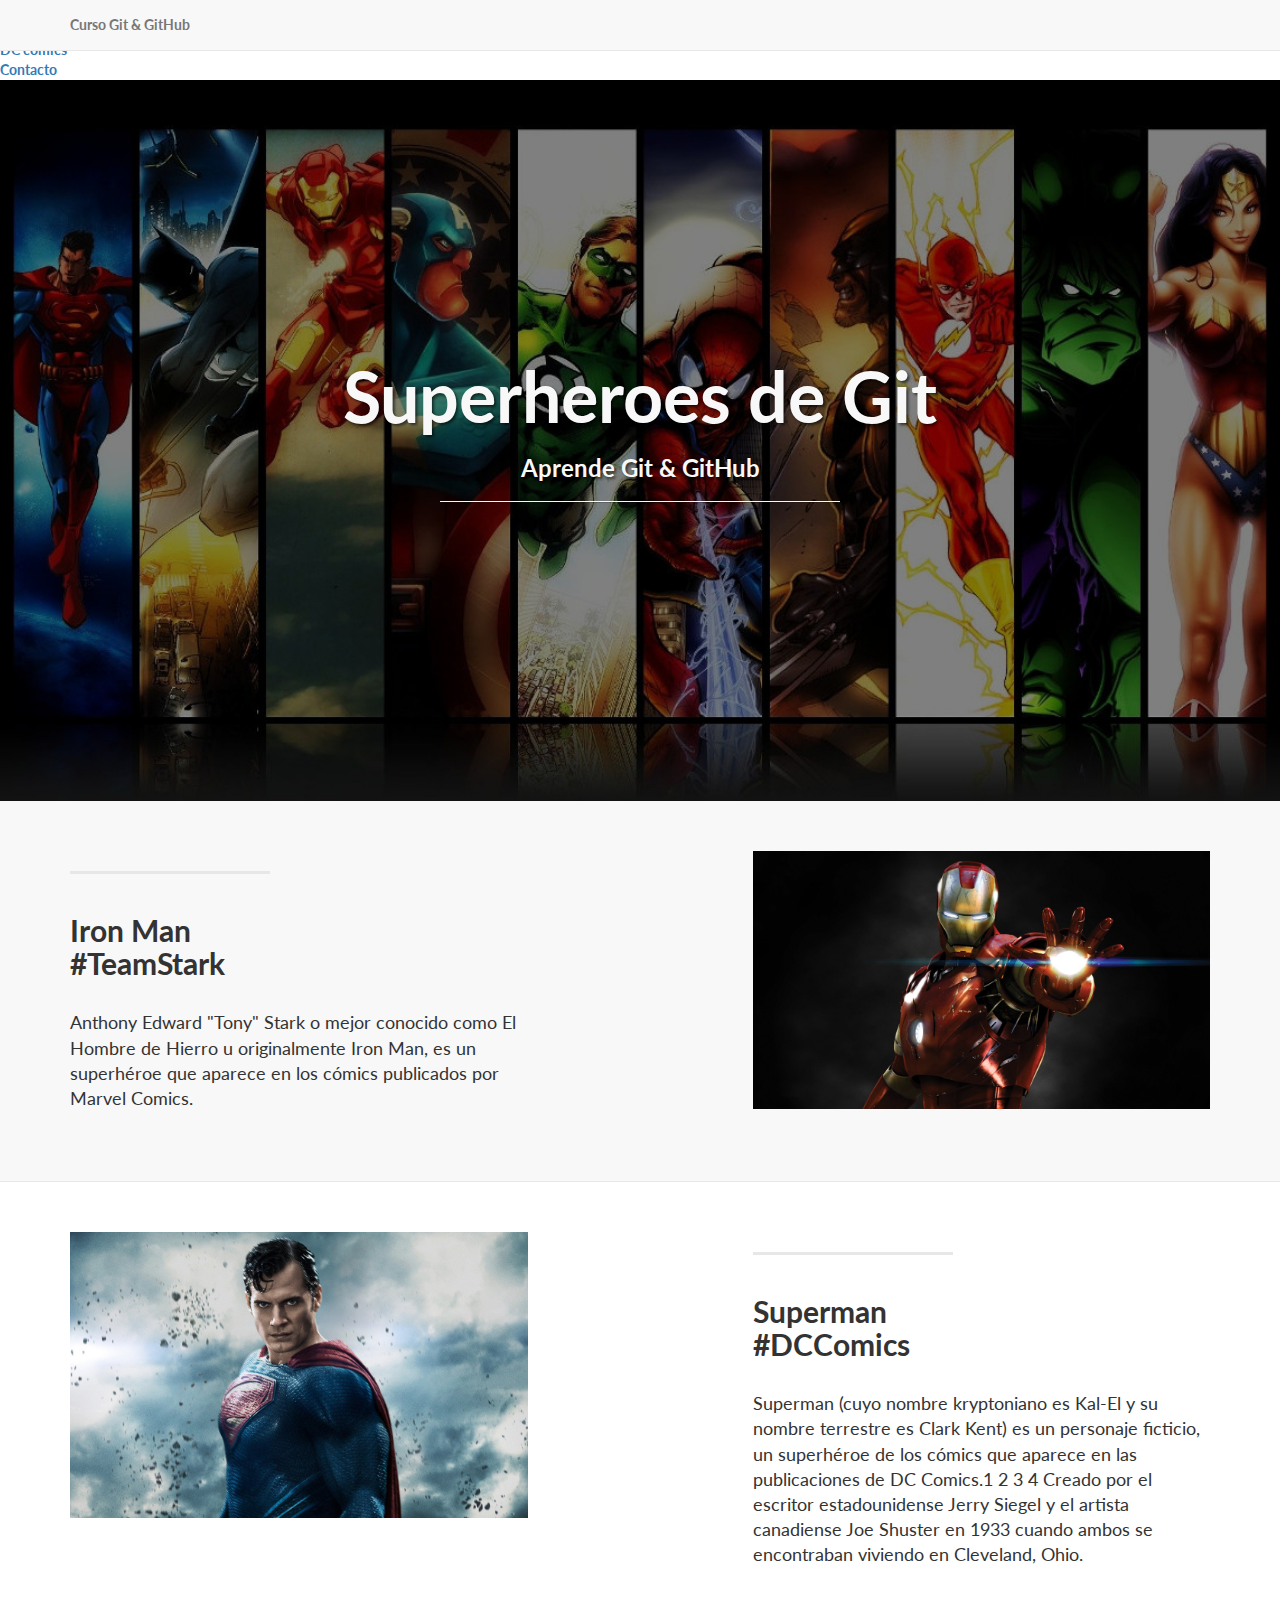
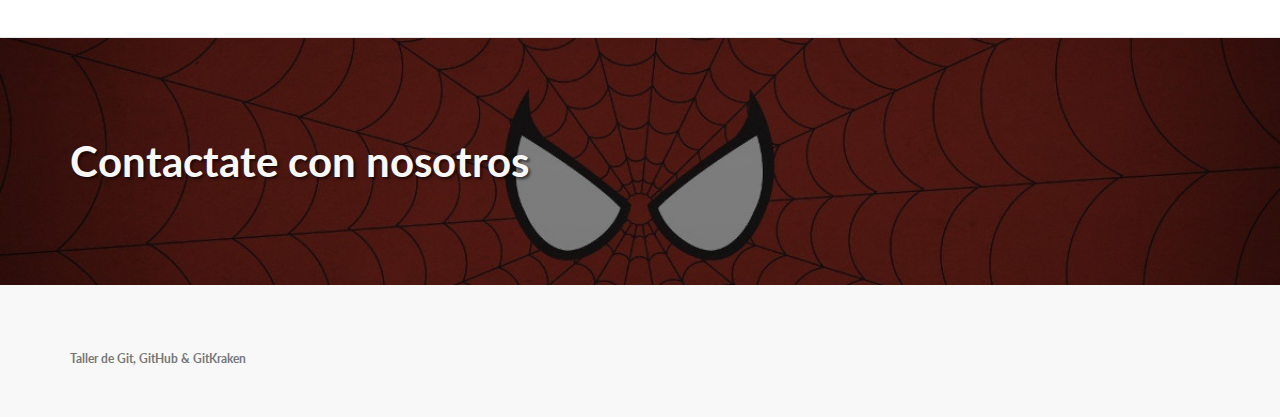
==== index.html @ 848c0375 "cambios" ====
<!DOCTYPE html>
<html lang="es">
<head>
    <meta charset="utf-8">
    <meta http-equiv="X-UA-Compatible" content="IE=edge">
    <meta name="viewport" content="width=device-width, initial-scale=1">
    <meta name="description" content="">
    <meta name="author" content="">
    

    <title>Superheroes de Git, GitHub y GitKraken</title>
    <!-- Bootstrap Core CSS -->
    <link href="css/bootstrap.min.css" rel="stylesheet">
    <!-- Custom CSS -->
    <link href="css/landing-page.css" rel="stylesheet">
    <!-- Custom Fonts -->
    <link href="font-awesome/css/font-awesome.min.css" rel="stylesheet" type="text/css">
    <link href="https://fonts.googleapis.com/css?family=Lato:300,400,700,300italic,400italic,700italic" rel="stylesheet" type="text/css">
    <li>
        <a href="#inicio">Inicio</a>
    </li>

    <li>
        <a href="#marvel">Marvel</a>
    </li>

    <li>
        <a href="#dccomics">DC comics</a>
    </li>

    <li>
        <a href="#contacto">Contacto</a>
    </li>
</head>
<body>
    <!-- Navigation -->
    <nav class="navbar navbar-default navbar-fixed-top topnav" role="navigation">
        <div class="container topnav">
            <!-- Brand and toggle get grouped for better mobile display -->
            <div class="navbar-header">
                <button type="button" class="navbar-toggle" data-toggle="collapse" data-target="#bs-example-navbar-collapse-1">
                    <span class="sr-only">Toggle navigation</span>
                    <span class="icon-bar"></span>
                    <span class="icon-bar"></span>
                    <span class="icon-bar"></span>
                </button>
                <a class="navbar-brand topnav" href="#">Curso Git & GitHub</a>
            </div>
            <!-- Collect the nav links, forms, and other content for toggling -->
            <div class="collapse navbar-collapse" id="bs-example-navbar-collapse-1">
                <ul class="nav navbar-nav navbar-right">
                <!-- Ejercicio 1 -->
                



                <!-- Ejercicio 1 -->
                </ul>
            </div>
            <!-- /.navbar-collapse -->
        </div>
        <!-- /.container -->
    </nav>

    <!-- Header -->
    <a name="inicio"></a>
    <div class="intro-header">
        <div class="container">
            <div class="row">
                <div class="col-lg-12">
                    <div class="intro-message">
                        <h1>Superheroes de Git</h1>
                        <h3>Aprende Git & GitHub</h3>
                        <hr class="intro-divider">
                        <ul class="list-inline intro-social-buttons">
                          
                            <!-- Ejercicio 2 -->
                           
                            

                             <!-- Ejercicio 2 -->

                        </ul>
                    </div>
                </div>
            </div>

        </div>
        <!-- /.container -->

    </div>
    <!-- /.intro-header -->

    <!-- Page Content -->

	<a  name="marvel"></a>
    <div class="content-section-a">

        <div class="container">
            <div class="row">
                <div class="col-lg-5 col-sm-6">
                    <hr class="section-heading-spacer">
                    <div class="clearfix"></div>
                    <h2 class="section-heading">Iron Man<br>#TeamStark</h2>
                    <p class="lead">Anthony Edward "Tony" Stark o mejor conocido como El Hombre de Hierro u originalmente Iron Man, es un superhéroe que aparece en los cómics publicados por Marvel Comics. </p>
                </div>
                <div class="col-lg-5 col-lg-offset-2 col-sm-6">
                    <img class="img-responsive" src="img/s_ironman.jpg" alt="">
                </div>
            </div>
            
            <!-- Ejercicio 3 -->
            

            <!-- Ejercicio 3 -->
        </div>
        <!-- /.container -->

    </div>
    <!-- /.content-section-a -->

    <a name="dccomics"></a>
    <div class="content-section-b">
        <div class="container">
            <div class="row">
                <div class="col-lg-5 col-lg-offset-1 col-sm-push-6  col-sm-6">
                    <hr class="section-heading-spacer">
                    <div class="clearfix"></div>
                    <h2 class="section-heading">Superman<br>#DCComics</h2>
                    <p class="lead">Superman (cuyo nombre kryptoniano es Kal-El y su nombre terrestre es Clark Kent) es un personaje ficticio, un superhéroe de los cómics que aparece en las publicaciones de DC Comics.1 2 3 4 Creado por el escritor estadounidense Jerry Siegel y el artista canadiense Joe Shuster en 1933 cuando ambos se encontraban viviendo en Cleveland, Ohio.</p>
                </div>
                <div class="col-lg-5 col-sm-pull-6  col-sm-6">
                    <img class="img-responsive" src="img/s_superman.jpg" alt="">
                </div>
            </div>

            <!-- Ejercicio 4 -->
            
            
            
            
            <!-- Ejercicio 4 -->
            
        </div>
        <!-- /.container -->

    </div>
    <!-- /.content-section-b -->


	<a  name="contacto"></a>
    <div class="banner">
        <div class="container">
            <div class="row">
                <div class="col-lg-6">
                    <h2>Contactate con nosotros</h>
                </div>
                <div class="col-lg-6">
                    <ul class="list-inline banner-social-buttons">
                        
                        <!-- Ejercicio 5 -->
                        


                        <!-- Ejercicio 5 -->

                    </ul>
                </div>
            </div>

        </div>
    </div>
    <!-- Footer -->
    <footer>
        <div class="container">
            <div class="row">
                <div class="col-lg-12">
                    <ul class="list-inline">
                         <!-- Ejercicio 6 -->


                         <!-- Ejercicio 6-->
                    </ul>
                    <p class="copyright text-muted small">Taller de Git, GitHub & GitKraken</p>
                </div>
            </div>
        </div>
    </footer>

    <!-- jQuery -->
    <script src="js/jquery.js"></script>
    <!-- Bootstrap Core JavaScript -->
    <script src="js/bootstrap.min.js"></script>
</body>
</html>
---- css/landing-page.css ----
body,
html {
    width: 100%;
    height: 100%;
}

body,
h1,
h2,
h3,
h4,
h5,
h6 {
    font-family: "Lato","Helvetica Neue",Helvetica,Arial,sans-serif;
    font-weight: 700;
}

.topnav {
    font-size: 14px; 
}

.lead {
    font-size: 18px;
    font-weight: 400;
}

.intro-header {
    padding-top: 50px; /* If you're making other pages, make sure there is 50px of padding to make sure the navbar doesn't overlap content! */
    padding-bottom: 50px;
    text-align: center;
    color: #f8f8f8;
    background: url(../img/intro-bg.jpg) no-repeat center center;
    background-size: cover;
}

.intro-message {
    position: relative;
    padding-top: 20%;
    padding-bottom: 20%;
}

.intro-message > h1 {
    margin: 0;
    text-shadow: 2px 2px 3px rgba(0,0,0,0.6);
    font-size: 5em;
}

.intro-divider {
    width: 400px;
    border-top: 1px solid #f8f8f8;
    border-bottom: 1px solid rgba(0,0,0,0.2);
}

.intro-message > h3 {
    text-shadow: 2px 2px 3px rgba(0,0,0,0.6);
}

@media(max-width:767px) {
    .intro-message {
        padding-bottom: 15%;
    }

    .intro-message > h1 {
        font-size: 3em;
    }

    ul.intro-social-buttons > li {
        display: block;
        margin-bottom: 20px;
        padding: 0;
    }

    ul.intro-social-buttons > li:last-child {
        margin-bottom: 0;
    }

    .intro-divider {
        width: 100%;
    }
}

.network-name {
    text-transform: uppercase;
    font-size: 14px;
    font-weight: 400;
    letter-spacing: 2px;
}

.content-section-a {
    padding: 50px 0;
    background-color: #f8f8f8;
}

.content-section-b {
    padding: 50px 0;
    border-top: 1px solid #e7e7e7;
    border-bottom: 1px solid #e7e7e7;
}

.section-heading {
    margin-bottom: 30px;
}

.section-heading-spacer {
    float: left;
    width: 200px;
    border-top: 3px solid #e7e7e7;
}

.banner {
    padding: 100px 0;
    color: #f8f8f8;
    background: url(../img/banner-bg.jpg) no-repeat center center;
    background-size: cover;
}

.banner h2 {
    margin: 0;
    text-shadow: 2px 2px 3px rgba(0,0,0,0.6);
    font-size: 3em;
}

.banner ul {
    margin-bottom: 0;
}

.banner-social-buttons {
    float: right;
    margin-top: 0;
}

@media(max-width:1199px) {
    ul.banner-social-buttons {
        float: left;
        margin-top: 15px;
    }
}

@media(max-width:767px) {
    .banner h2 {
        margin: 0;
        text-shadow: 2px 2px 3px rgba(0,0,0,0.6);
        font-size: 3em;
    }

    ul.banner-social-buttons > li {
        display: block;
        margin-bottom: 20px;
        padding: 0;
    }

    ul.banner-social-buttons > li:last-child {
        margin-bottom: 0;
    }
}

footer {
    padding: 50px 0;
    background-color: #f8f8f8;
}

p.copyright {
    margin: 15px 0 0;
}
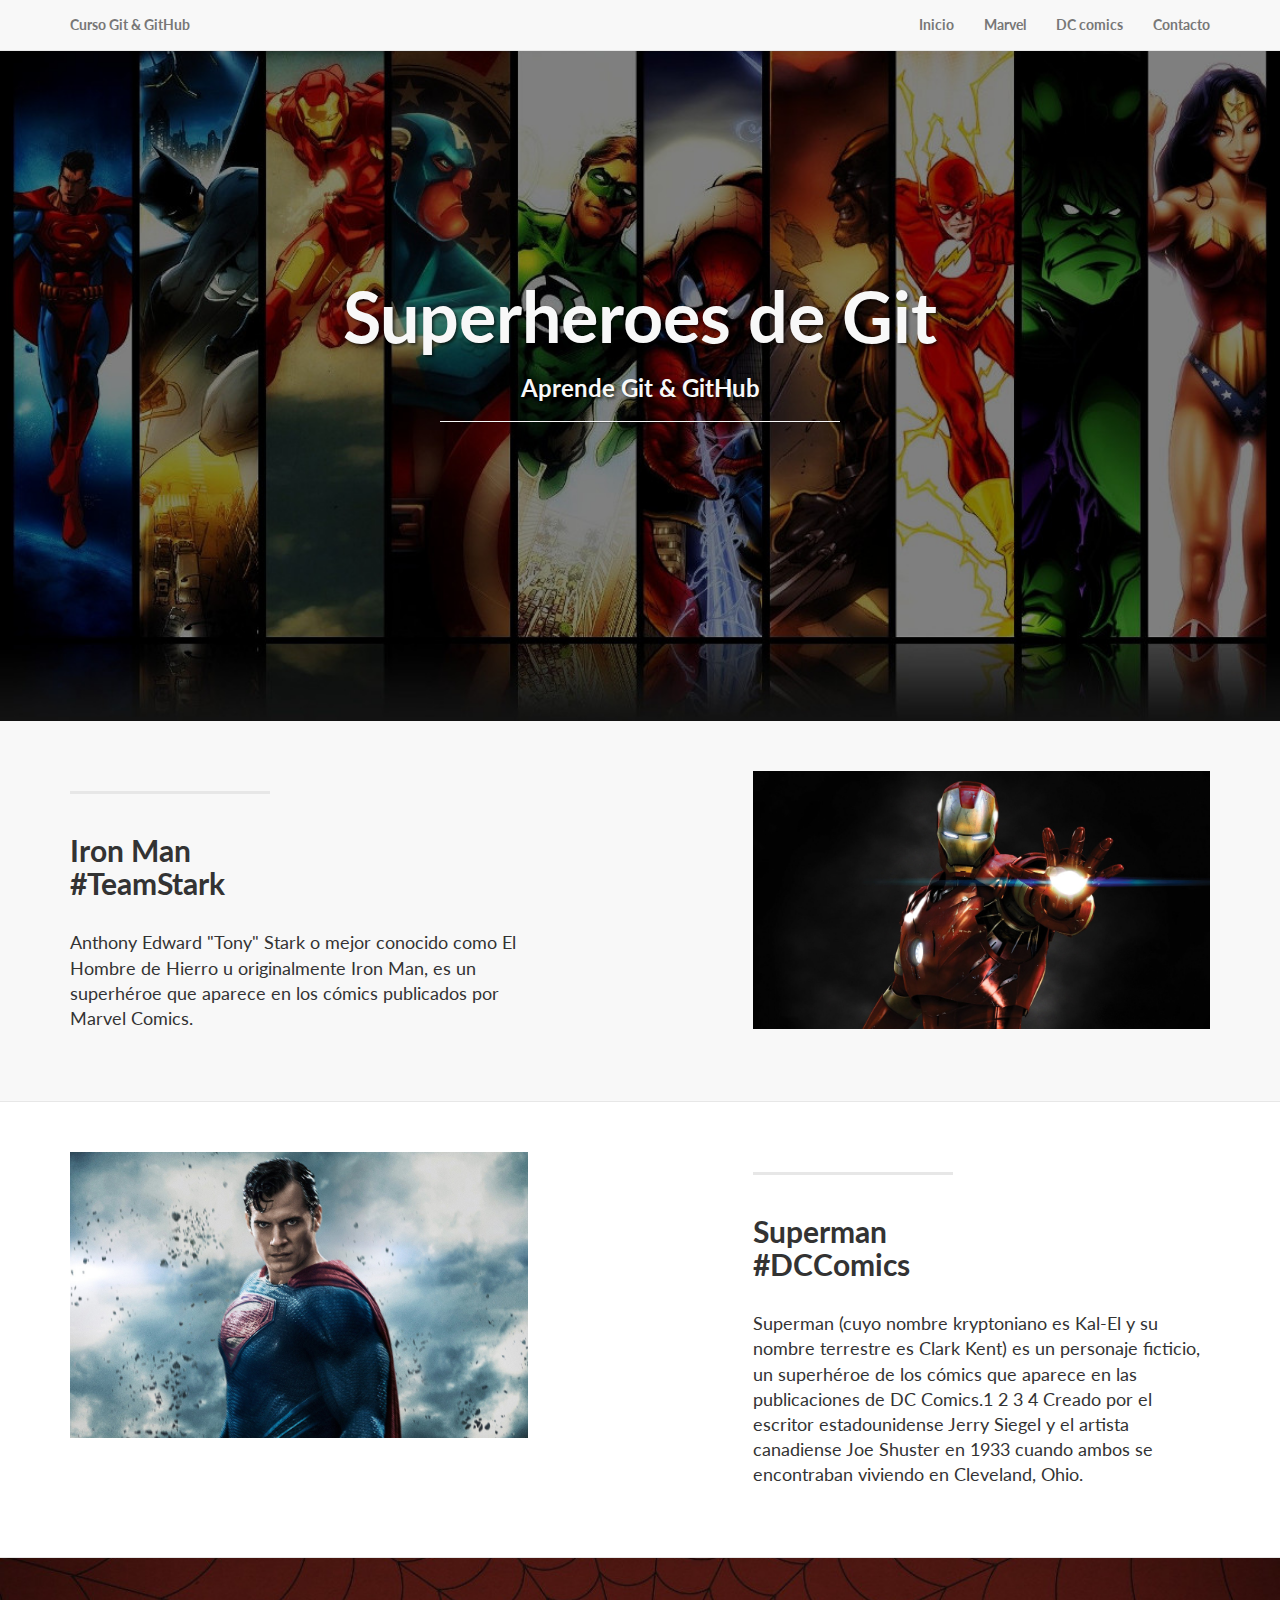
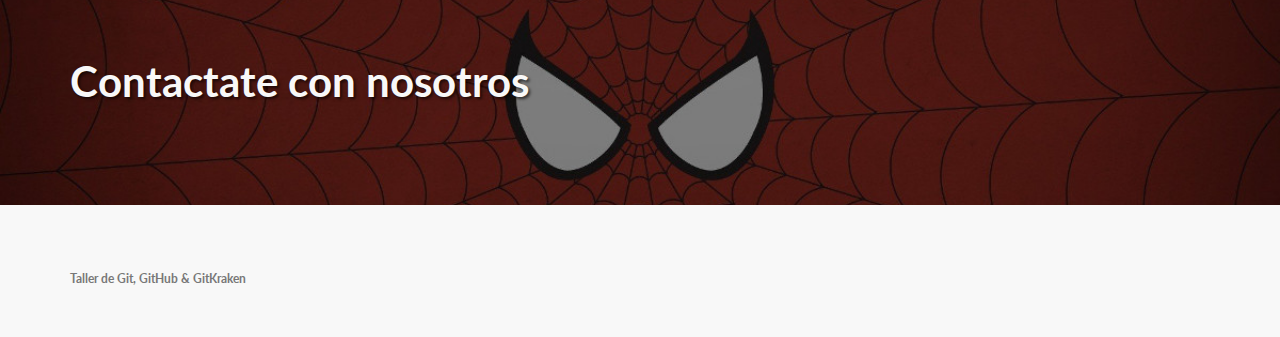
==== commit 2fd82d73: "ejercicio 1" ====
--- a/index.html
+++ b/index.html
@@ -16,21 +16,7 @@
     <!-- Custom Fonts -->
     <link href="font-awesome/css/font-awesome.min.css" rel="stylesheet" type="text/css">
     <link href="https://fonts.googleapis.com/css?family=Lato:300,400,700,300italic,400italic,700italic" rel="stylesheet" type="text/css">
-    <li>
-        <a href="#inicio">Inicio</a>
-    </li>
 
-    <li>
-        <a href="#marvel">Marvel</a>
-    </li>
-
-    <li>
-        <a href="#dccomics">DC comics</a>
-    </li>
-
-    <li>
-        <a href="#contacto">Contacto</a>
-    </li>
 </head>
 <body>
     <!-- Navigation -->
@@ -55,6 +41,21 @@
 
 
                 <!-- Ejercicio 1 -->
+                <li>
+                    <a href="#inicio">Inicio</a>
+                </li>
+
+                <li>
+                    <a href="#marvel">Marvel</a>
+                </li>
+
+                <li>
+                    <a href="#dccomics">DC comics</a>
+                </li>
+
+                <li>
+                    <a href="#contacto">Contacto</a>
+                </li>
                 </ul>
             </div>
             <!-- /.navbar-collapse -->
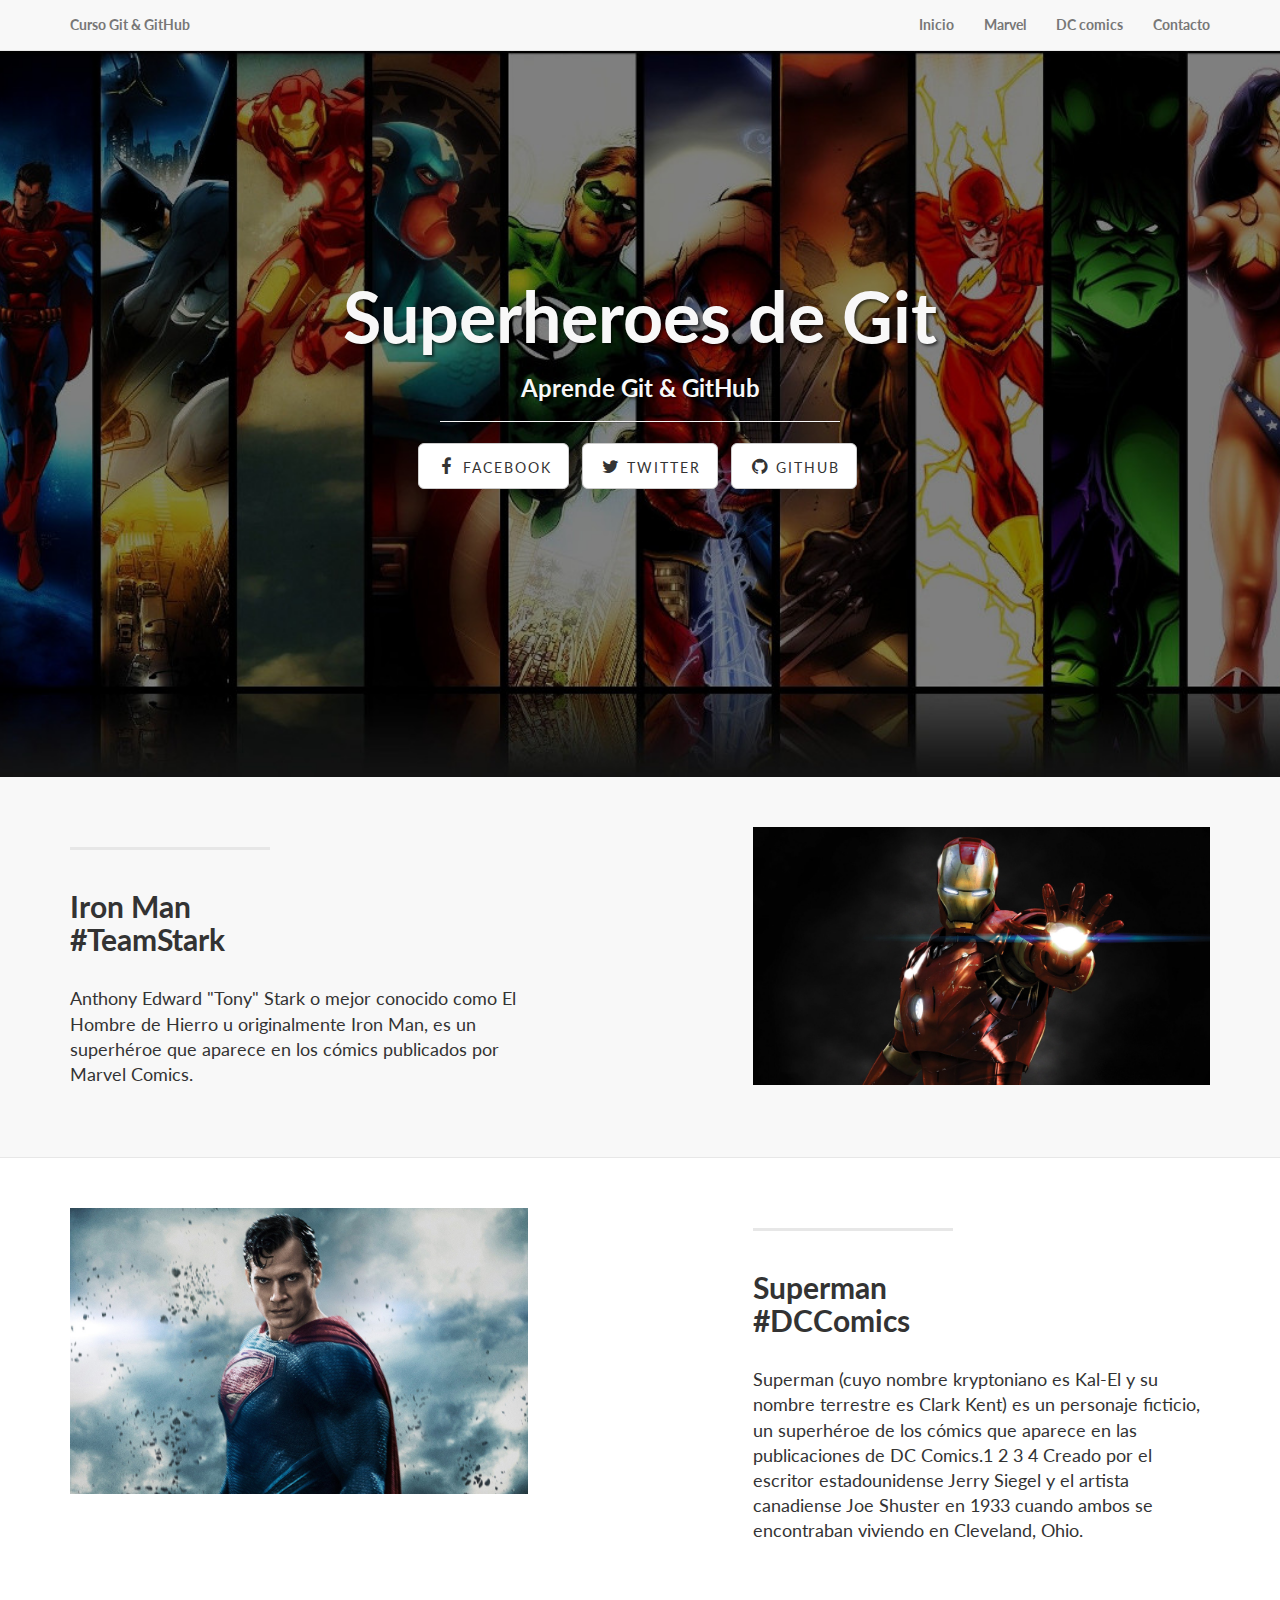
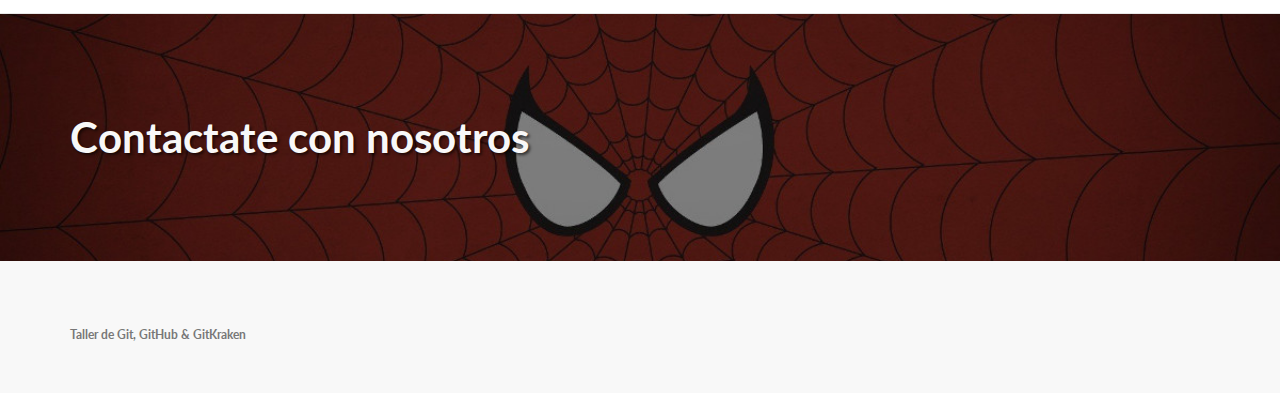
==== commit c0330559: "ejercicio 1" ====
--- a/index.html
+++ b/index.html
@@ -76,7 +76,27 @@
                         <ul class="list-inline intro-social-buttons">
                           
                             <!-- Ejercicio 2 -->
-                           
+                           <li>
+    <a href="#" class="btn btn-default btn-lg">
+        <i class="fa fa-facebook fa-fw"></i>
+        <span class="network-name">Facebook</span>
+    </a>
+</li>
+
+<li>
+    <a href="#" class="btn btn-default btn-lg">
+        <i class="fa fa-twitter fa-fw"></i>
+        <span class="network-name">Twitter</span>
+    </a>
+</li>
+
+<li>
+    <a href="#" class="btn btn-default btn-lg">
+        <i class="fa fa-github fa-fw"></i>
+        <span class="network-name">Github</span>
+    </a>
+</li>
+
                             
 
                              <!-- Ejercicio 2 -->
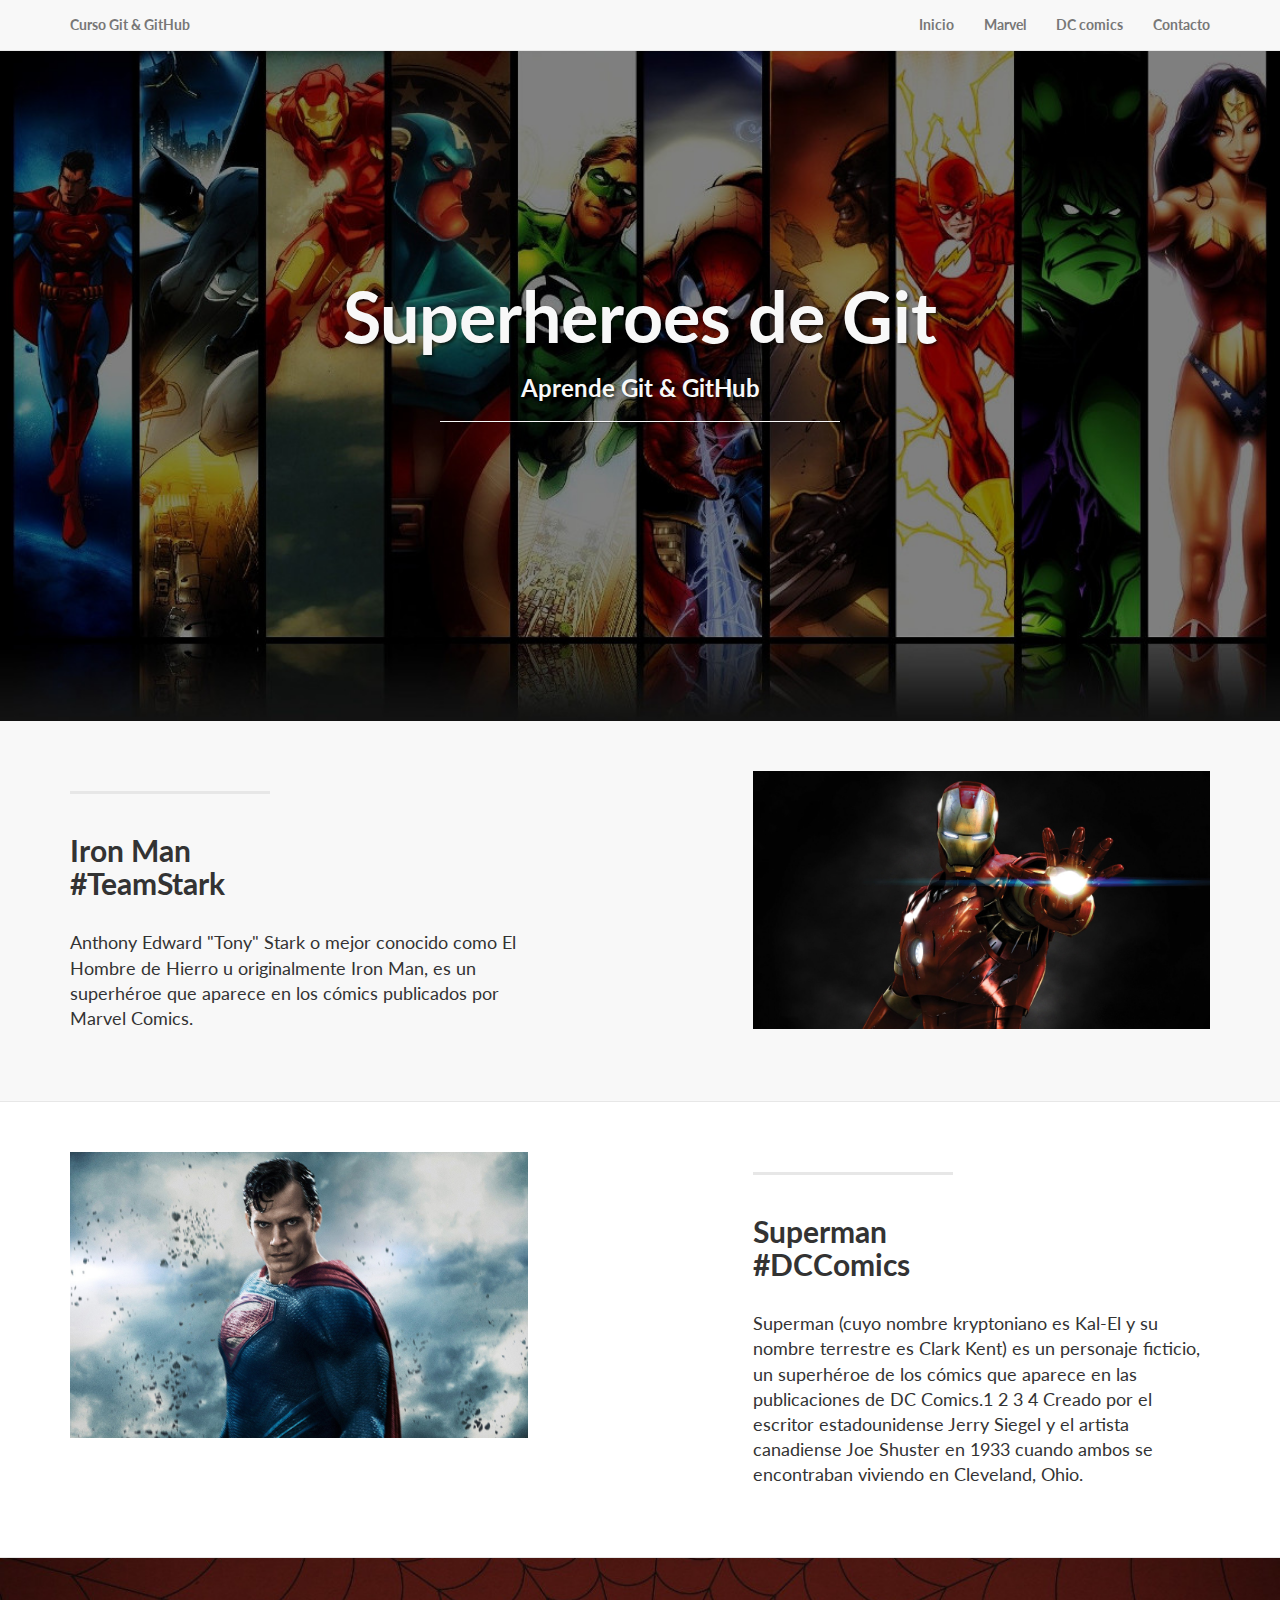
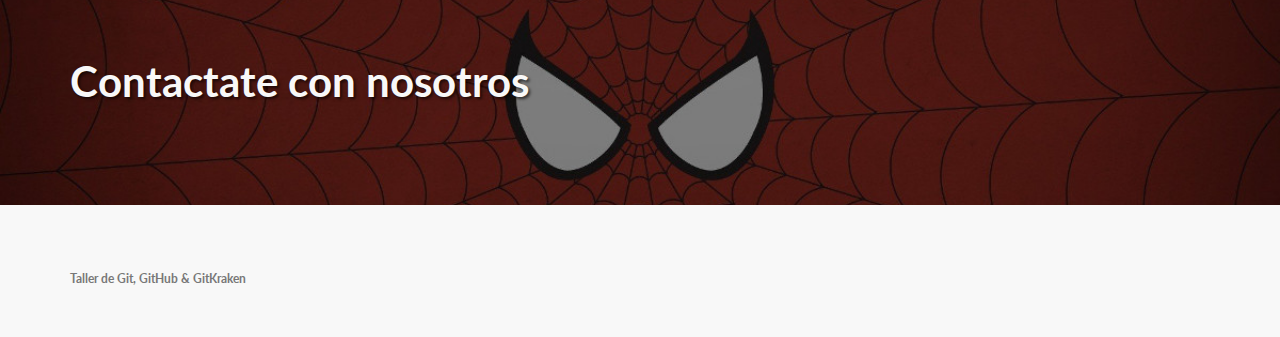
==== commit 46d9cb9a: "ejercicio 2" ====
--- a/index.html
+++ b/index.html
@@ -76,27 +76,7 @@
                         <ul class="list-inline intro-social-buttons">
                           
                             <!-- Ejercicio 2 -->
-                           <li>
-    <a href="#" class="btn btn-default btn-lg">
-        <i class="fa fa-facebook fa-fw"></i>
-        <span class="network-name">Facebook</span>
-    </a>
-</li>
-
-<li>
-    <a href="#" class="btn btn-default btn-lg">
-        <i class="fa fa-twitter fa-fw"></i>
-        <span class="network-name">Twitter</span>
-    </a>
-</li>
-
-<li>
-    <a href="#" class="btn btn-default btn-lg">
-        <i class="fa fa-github fa-fw"></i>
-        <span class="network-name">Github</span>
-    </a>
-</li>
-
+                           
                             
 
                              <!-- Ejercicio 2 -->
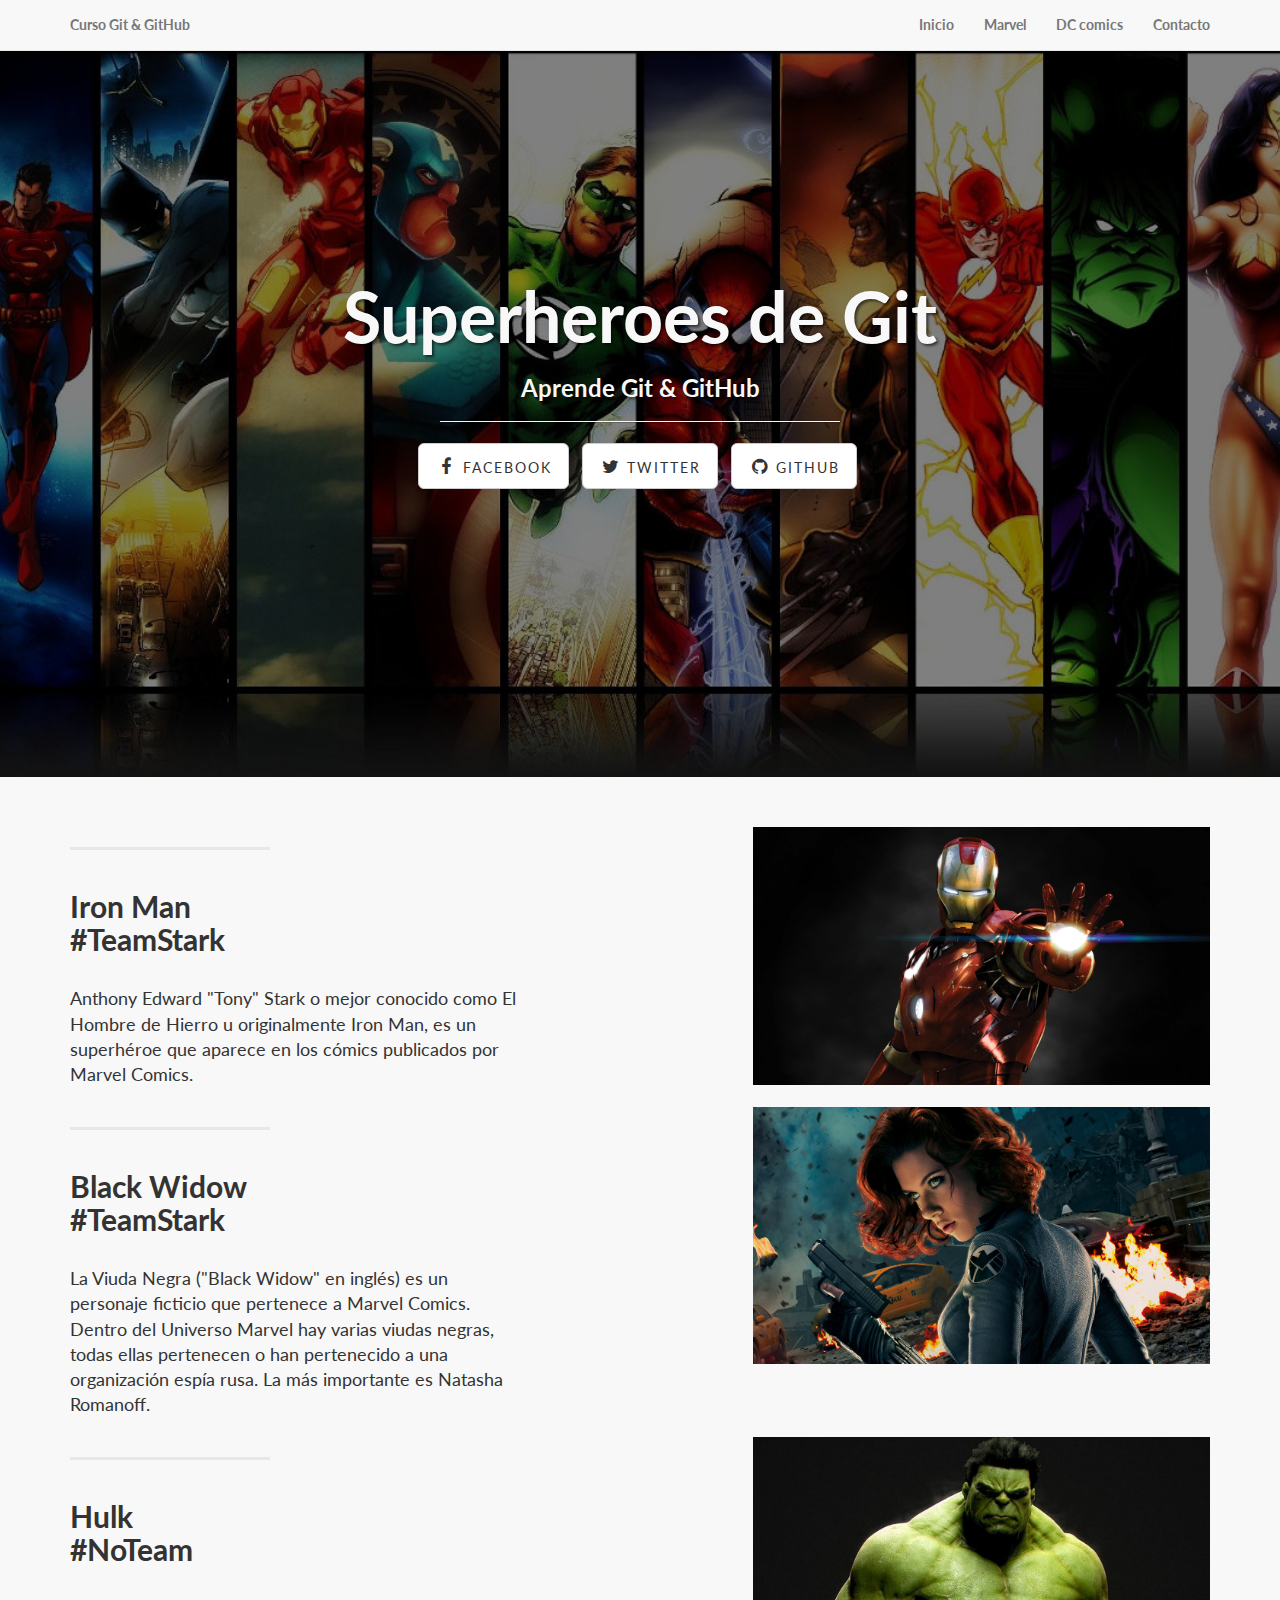
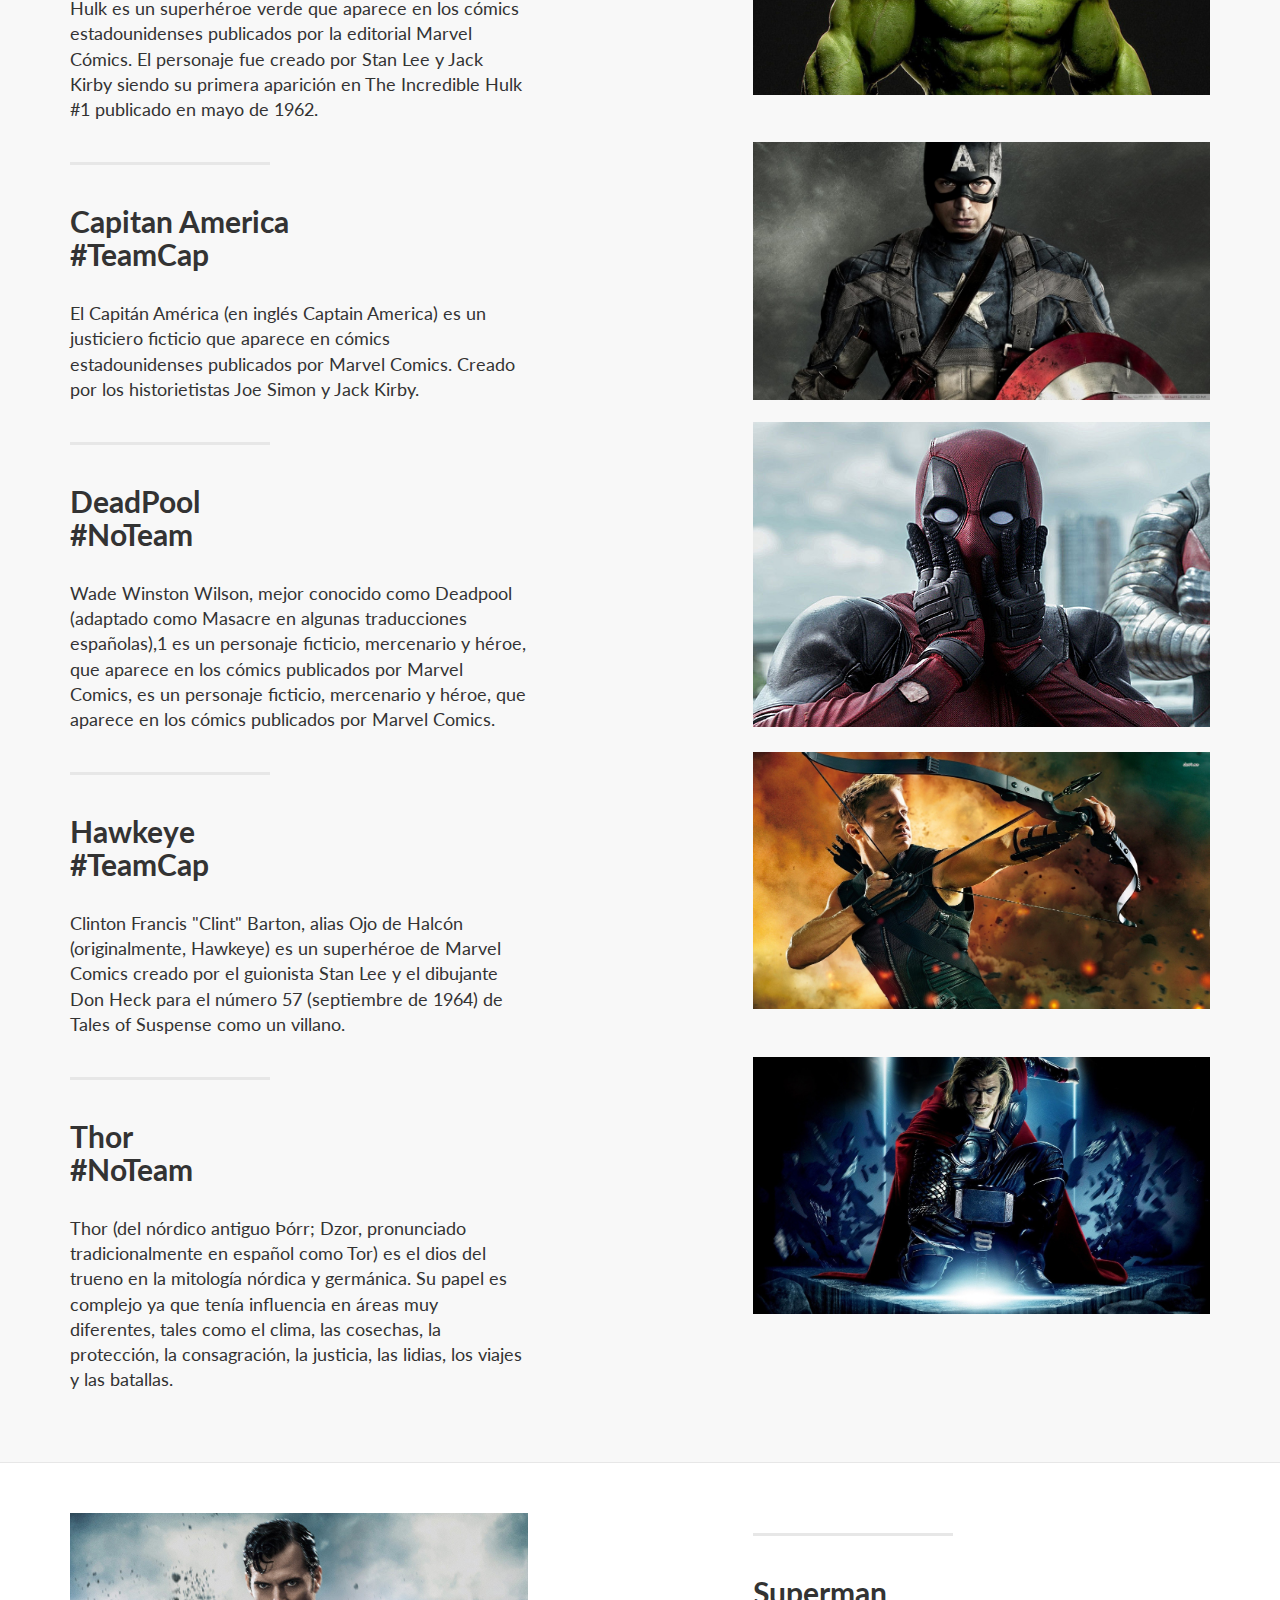
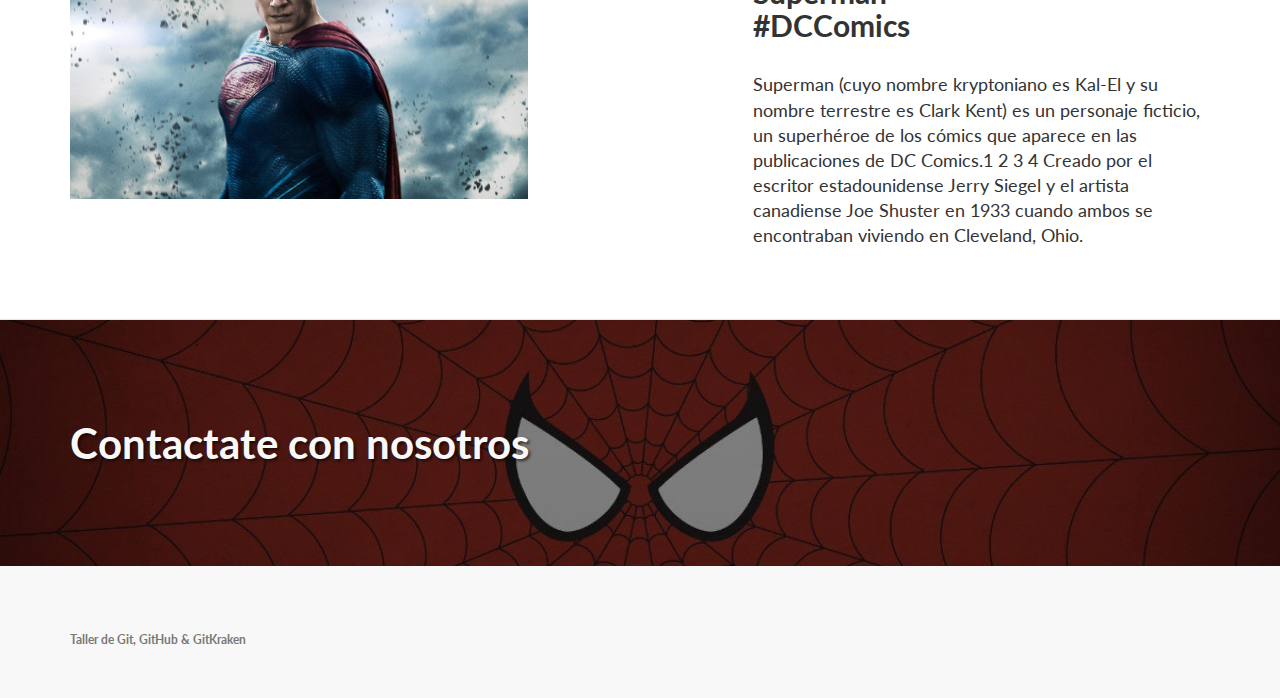
==== commit df29af7f: "ejercicio 3" ====
--- a/index.html
+++ b/index.html
@@ -42,20 +42,20 @@
 
                 <!-- Ejercicio 1 -->
                 <li>
-                    <a href="#inicio">Inicio</a>
-                </li>
-
-                <li>
-                    <a href="#marvel">Marvel</a>
-                </li>
-
-                <li>
-                    <a href="#dccomics">DC comics</a>
-                </li>
-
-                <li>
-                    <a href="#contacto">Contacto</a>
-                </li>
+    <a href="#inicio">Inicio</a>
+</li>
+
+<li>
+    <a href="#marvel">Marvel</a>
+</li>
+
+<li>
+    <a href="#dccomics">DC comics</a>
+</li>
+
+<li>
+    <a href="#contacto">Contacto</a>
+</li>
                 </ul>
             </div>
             <!-- /.navbar-collapse -->
@@ -76,7 +76,27 @@
                         <ul class="list-inline intro-social-buttons">
                           
                             <!-- Ejercicio 2 -->
-                           
+                           <li>
+    <a href="#" class="btn btn-default btn-lg">
+        <i class="fa fa-facebook fa-fw"></i>
+        <span class="network-name">Facebook</span>
+    </a>
+</li>
+
+<li>
+    <a href="#" class="btn btn-default btn-lg">
+        <i class="fa fa-twitter fa-fw"></i>
+        <span class="network-name">Twitter</span>
+    </a>
+</li>
+
+<li>
+    <a href="#" class="btn btn-default btn-lg">
+        <i class="fa fa-github fa-fw"></i>
+        <span class="network-name">Github</span>
+    </a>
+</li>
+
                             
 
                              <!-- Ejercicio 2 -->
@@ -111,7 +131,78 @@
             </div>
             
             <!-- Ejercicio 3 -->
-            
+            <div class="row">
+    <div class="col-lg-5 col-sm-6">
+        <hr class="section-heading-spacer">
+        <div class="clearfix"></div>
+        <h2 class="section-heading">Black Widow<br>#TeamStark</h2>
+        <p class="lead">La Viuda Negra ("Black Widow" en inglés) es un personaje ficticio que pertenece a Marvel Comics. Dentro del Universo Marvel hay varias viudas negras, todas ellas pertenecen o han pertenecido a una organización espía rusa. La más importante es Natasha Romanoff.</p>
+    </div>
+    <div class="col-lg-5 col-lg-offset-2 col-sm-6">
+        <img class="img-responsive" src="img/s_viudanegra.jpg" alt="">
+    </div>
+</div>
+
+<div class="row">
+    <div class="col-lg-5 col-sm-6">
+        <hr class="section-heading-spacer">
+        <div class="clearfix"></div>
+        <h2 class="section-heading">Hulk<br>#NoTeam</h2>
+        <p class="lead">Hulk es un superhéroe verde que aparece en los cómics estadounidenses publicados por la editorial Marvel Cómics. El personaje fue creado por Stan Lee y Jack Kirby siendo su primera aparición en The Incredible Hulk #1 publicado en mayo de 1962.</p>
+    </div>
+    <div class="col-lg-5 col-lg-offset-2 col-sm-6">
+        <img class="img-responsive" src="img/s_hulk.jpg" alt="">
+    </div>
+</div>
+
+<div class="row">
+    <div class="col-lg-5 col-sm-6">
+        <hr class="section-heading-spacer">
+        <div class="clearfix"></div>
+        <h2 class="section-heading">Capitan America<br>#TeamCap</h2>
+        <p class="lead">El Capitán América (en inglés Captain America) es un justiciero ficticio que aparece en cómics estadounidenses publicados por Marvel Comics. Creado por los historietistas Joe Simon y Jack Kirby.</p>
+    </div>
+    <div class="col-lg-5 col-lg-offset-2 col-sm-6">
+        <img class="img-responsive" src="img/s_capitanamerica.jpg" alt="">
+    </div>
+</div>
+
+<div class="row">
+    <div class="col-lg-5 col-sm-6">
+        <hr class="section-heading-spacer">
+        <div class="clearfix"></div>
+        <h2 class="section-heading">DeadPool<br>#NoTeam</h2>
+        <p class="lead">Wade Winston Wilson, mejor conocido como Deadpool (adaptado como Masacre en algunas traducciones españolas),1 es un personaje ficticio, mercenario y héroe, que aparece en los cómics publicados por Marvel Comics, es un personaje ficticio, mercenario y héroe, que aparece en los cómics publicados por Marvel Comics. </p>
+    </div>
+    <div class="col-lg-5 col-lg-offset-2 col-sm-6">
+        <img class="img-responsive" src="img/s_deadpool.jpg" alt="">
+    </div>
+</div>
+
+<div class="row">
+    <div class="col-lg-5 col-sm-6">
+        <hr class="section-heading-spacer">
+        <div class="clearfix"></div>
+        <h2 class="section-heading">Hawkeye<br>#TeamCap</h2>
+        <p class="lead">Clinton Francis "Clint" Barton, alias Ojo de Halcón (originalmente, Hawkeye) es un superhéroe de Marvel Comics creado por el guionista Stan Lee y el dibujante Don Heck para el número 57 (septiembre de 1964) de Tales of Suspense como un villano.</p>
+    </div>
+    <div class="col-lg-5 col-lg-offset-2 col-sm-6">
+        <img class="img-responsive" src="img/s_hawkeye.jpg" alt="">
+    </div>
+</div>
+
+<div class="row">
+    <div class="col-lg-5 col-sm-6">
+        <hr class="section-heading-spacer">
+        <div class="clearfix"></div>
+        <h2 class="section-heading">Thor<br>#NoTeam</h2>
+        <p class="lead">Thor (del nórdico antiguo Þórr; Dzor, pronunciado tradicionalmente en español como Tor) es el dios del trueno en la mitología nórdica y germánica. Su papel es complejo ya que tenía influencia en áreas muy diferentes, tales como el clima, las cosechas, la protección, la consagración, la justicia, las lidias, los viajes y las batallas.</p>
+    </div>
+    <div class="col-lg-5 col-lg-offset-2 col-sm-6">
+        <img class="img-responsive" src="img/s_thor.jpg" alt="">
+    </div>
+</div>
+
 
             <!-- Ejercicio 3 -->
         </div>
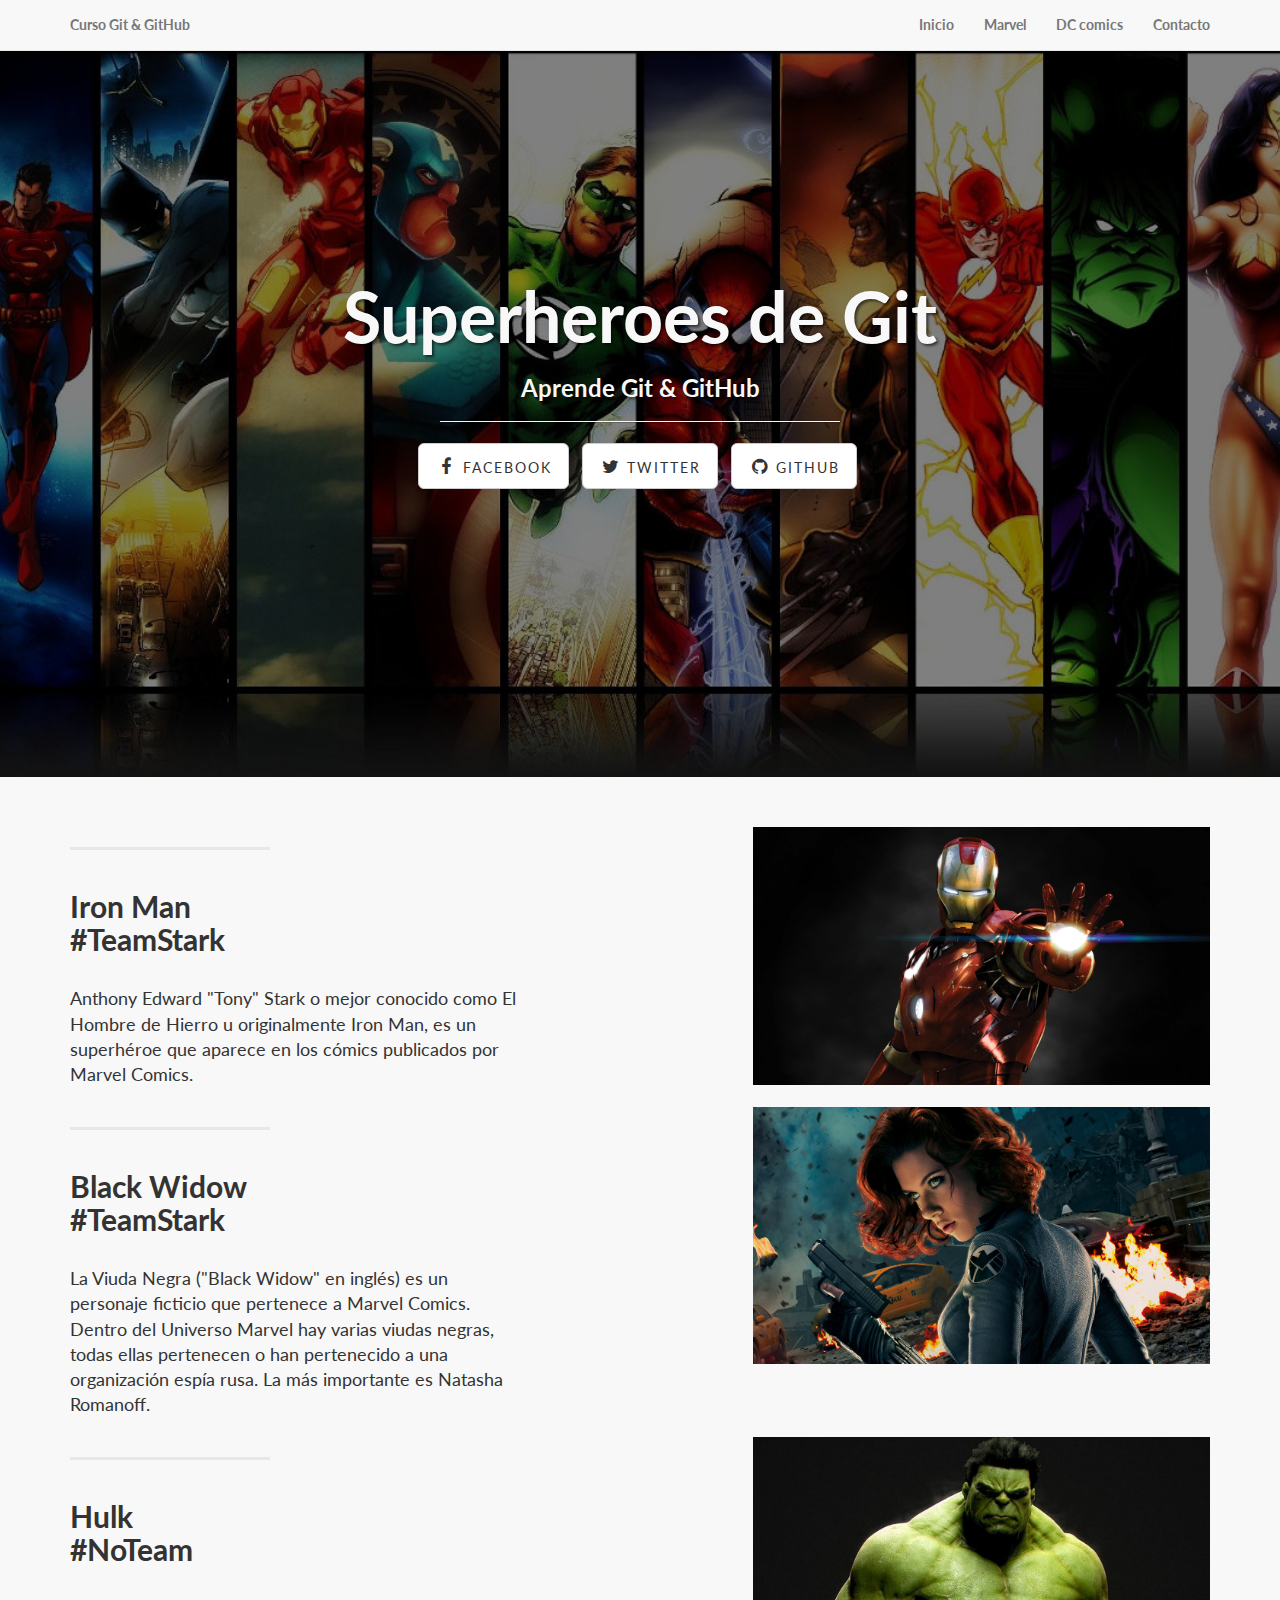
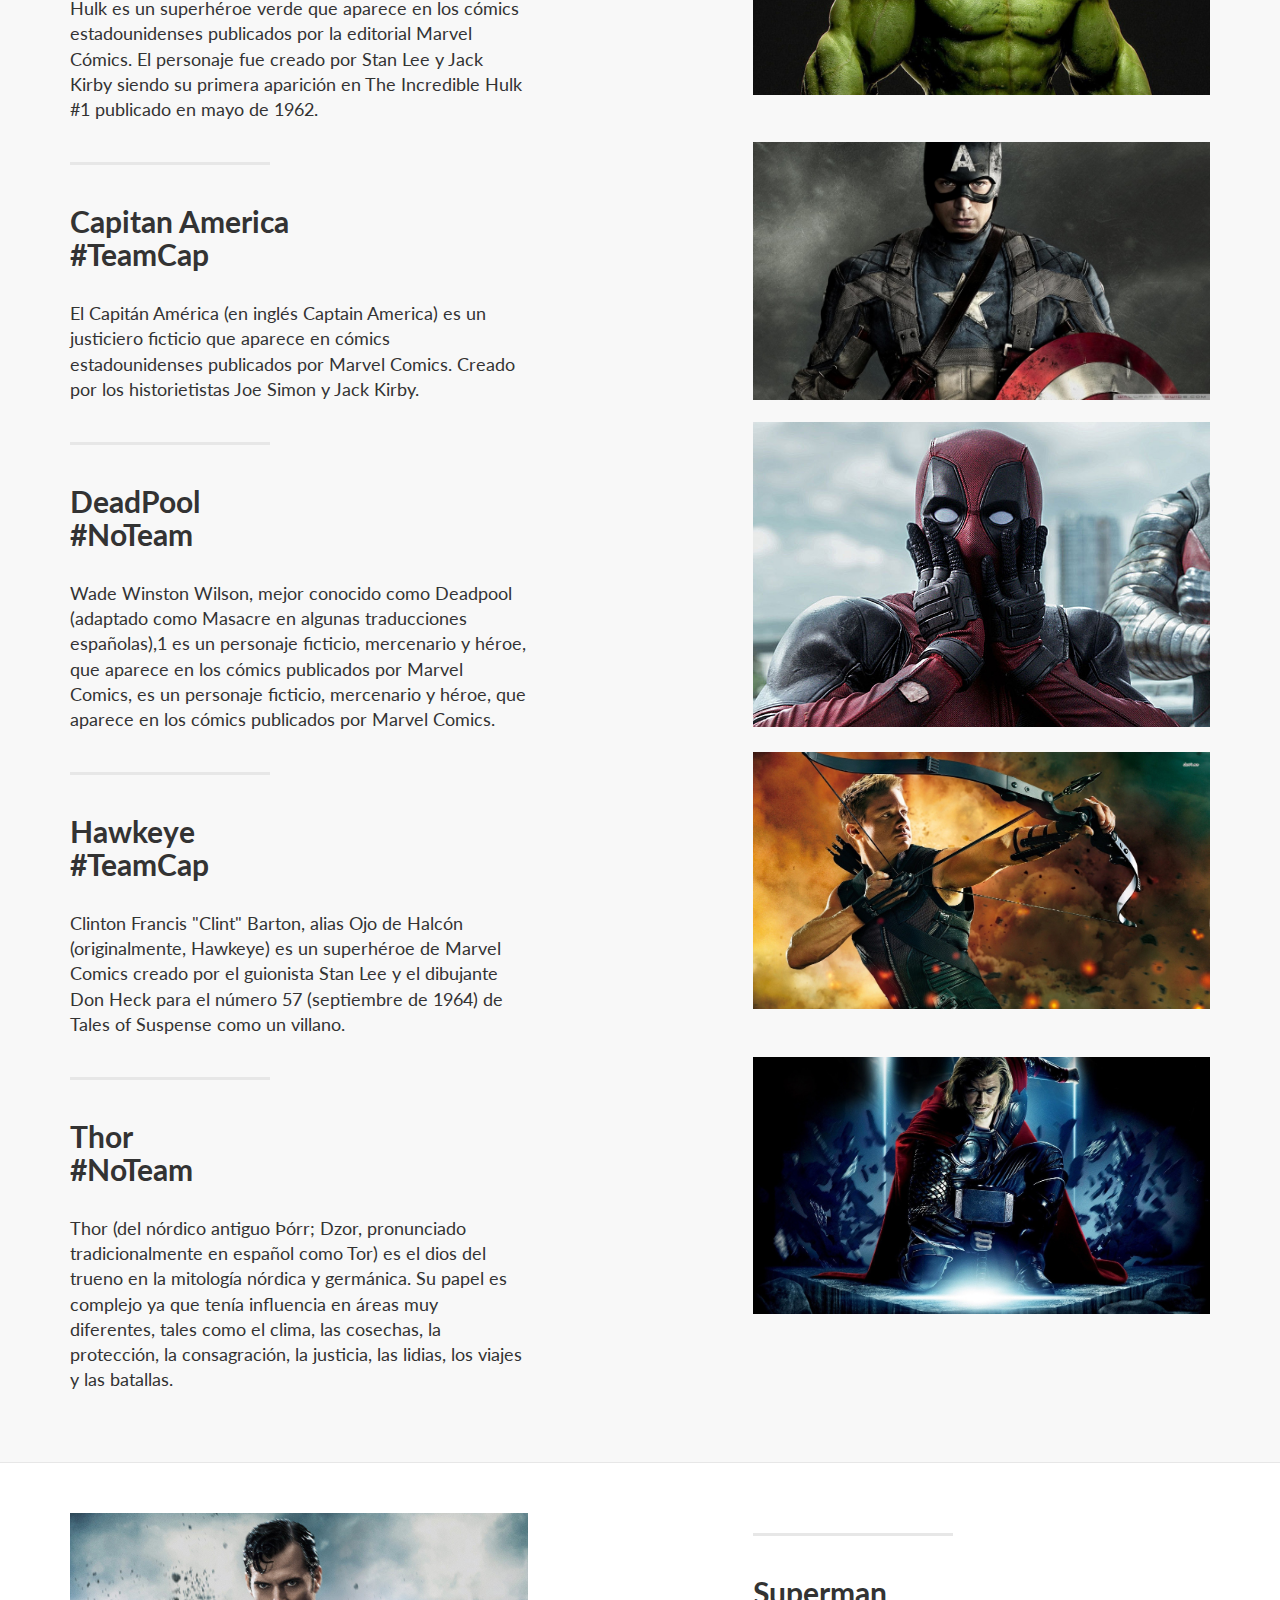
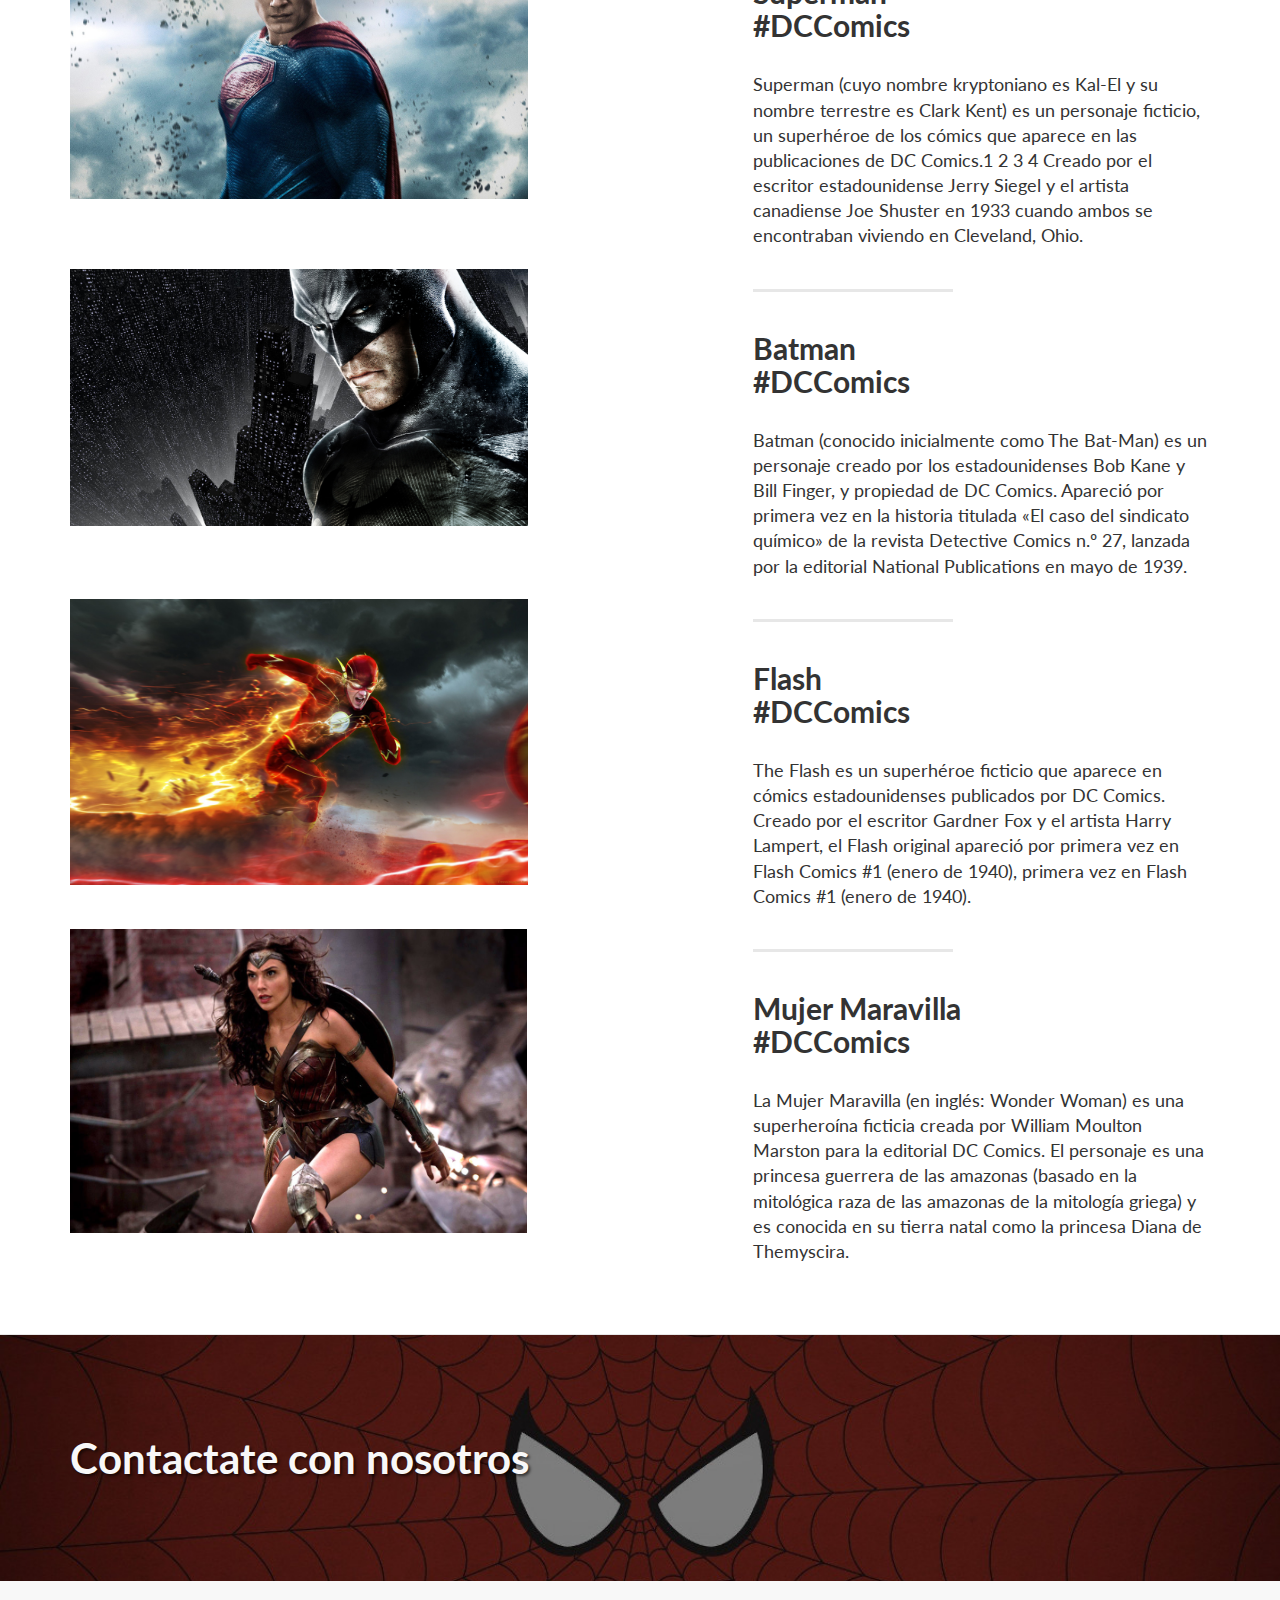
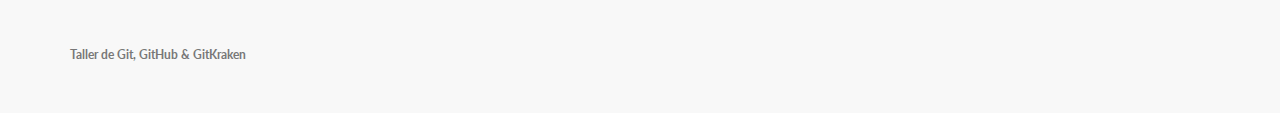
==== commit cb3d70eb: "ejercicio 3" ====
--- a/index.html
+++ b/index.html
@@ -228,7 +228,41 @@
 
             <!-- Ejercicio 4 -->
             
-            
+            <div class="row">
+    <div class="col-lg-5 col-lg-offset-1 col-sm-push-6  col-sm-6">
+        <hr class="section-heading-spacer">
+        <div class="clearfix"></div>
+        <h2 class="section-heading">Batman<br>#DCComics</h2>
+        <p class="lead">Batman (conocido inicialmente como The Bat-Man) es un personaje creado por los estadounidenses Bob Kane y Bill Finger, y propiedad de DC Comics. Apareció por primera vez en la historia titulada «El caso del sindicato químico» de la revista Detective Comics n.º 27, lanzada por la editorial National Publications en mayo de 1939.</p>
+    </div>
+    <div class="col-lg-5 col-sm-pull-6  col-sm-6">
+        <img class="img-responsive" src="img/s_batman.jpg" alt="">
+    </div>
+</div>
+
+<div class="row">
+    <div class="col-lg-5 col-lg-offset-1 col-sm-push-6  col-sm-6">
+        <hr class="section-heading-spacer">
+        <div class="clearfix"></div>
+        <h2 class="section-heading">Flash<br>#DCComics</h2>
+        <p class="lead">The Flash es un superhéroe ficticio que aparece en cómics estadounidenses publicados por DC Comics. Creado por el escritor Gardner Fox y el artista Harry Lampert, el Flash original apareció por primera vez en Flash Comics #1 (enero de 1940), primera vez en Flash Comics #1 (enero de 1940).</p>
+    </div>
+    <div class="col-lg-5 col-sm-pull-6  col-sm-6">
+        <img class="img-responsive" src="img/s_flash.jpg" alt="">
+    </div>
+</div>
+
+<div class="row">
+    <div class="col-lg-5 col-lg-offset-1 col-sm-push-6  col-sm-6">
+        <hr class="section-heading-spacer">
+        <div class="clearfix"></div>
+        <h2 class="section-heading">Mujer Maravilla<br>#DCComics</h2>
+        <p class="lead">La Mujer Maravilla (en inglés: Wonder Woman) es una superheroína ficticia creada por William Moulton Marston para la editorial DC Comics. El personaje es una princesa guerrera de las amazonas (basado en la mitológica raza de las amazonas de la mitología griega) y es conocida en su tierra natal como la princesa Diana de Themyscira.</p>
+    </div>
+    <div class="col-lg-5 col-sm-pull-6  col-sm-6">
+        <img class="img-responsive" src="img/s_mujermaravilla.jpg" alt="">
+    </div>
+</div>
             
             
             <!-- Ejercicio 4 -->
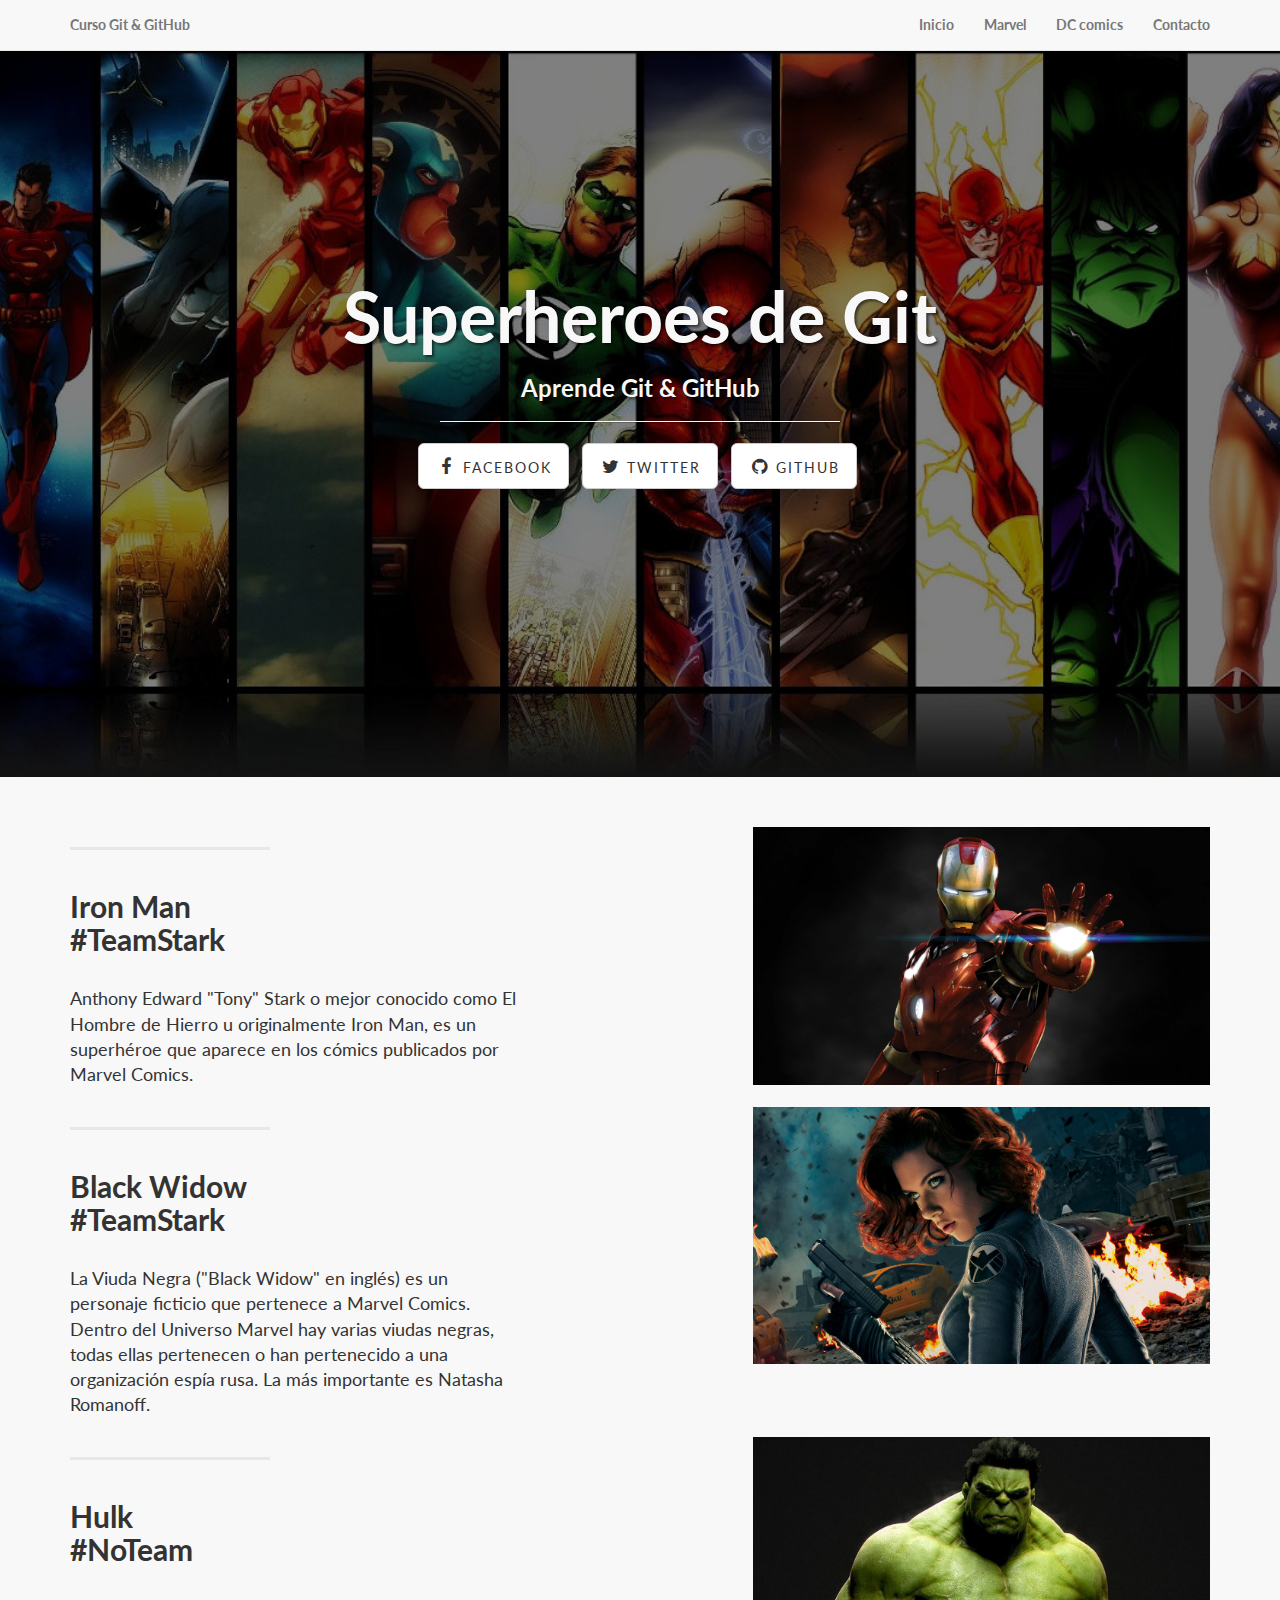
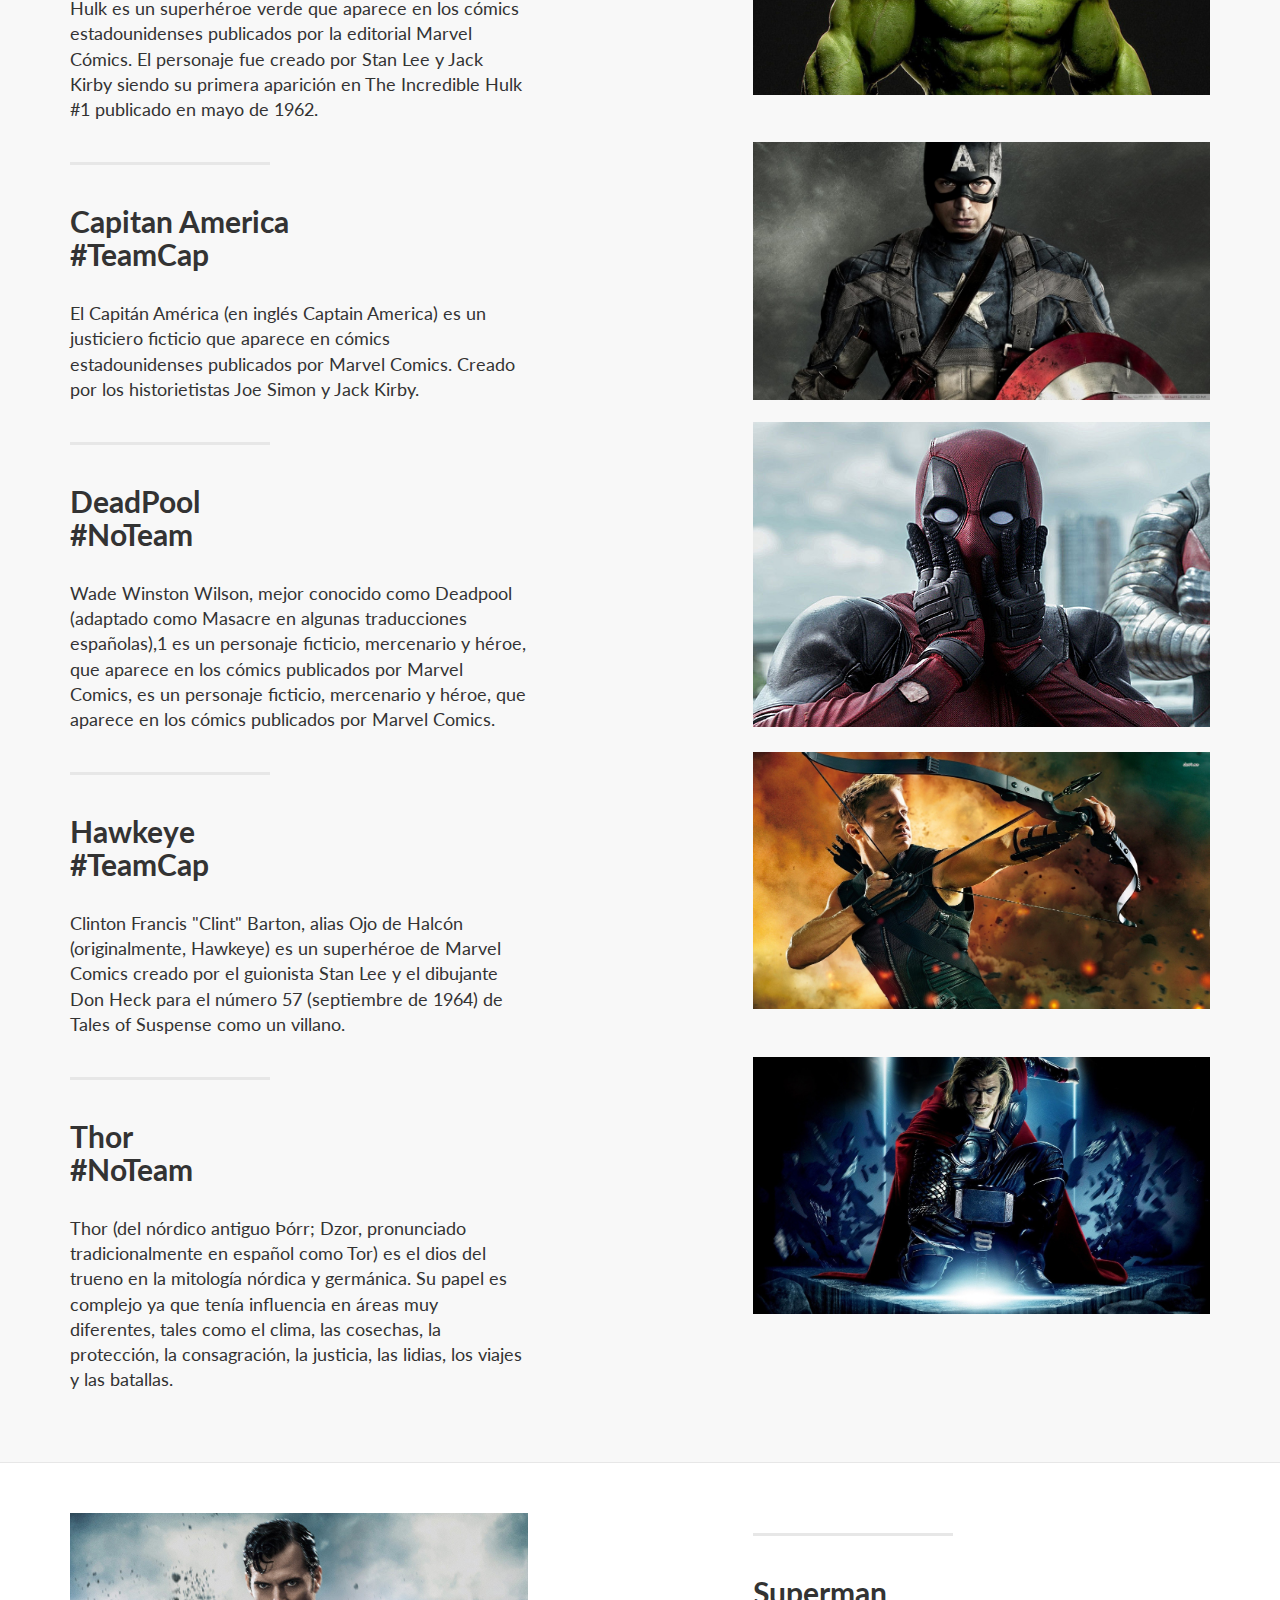
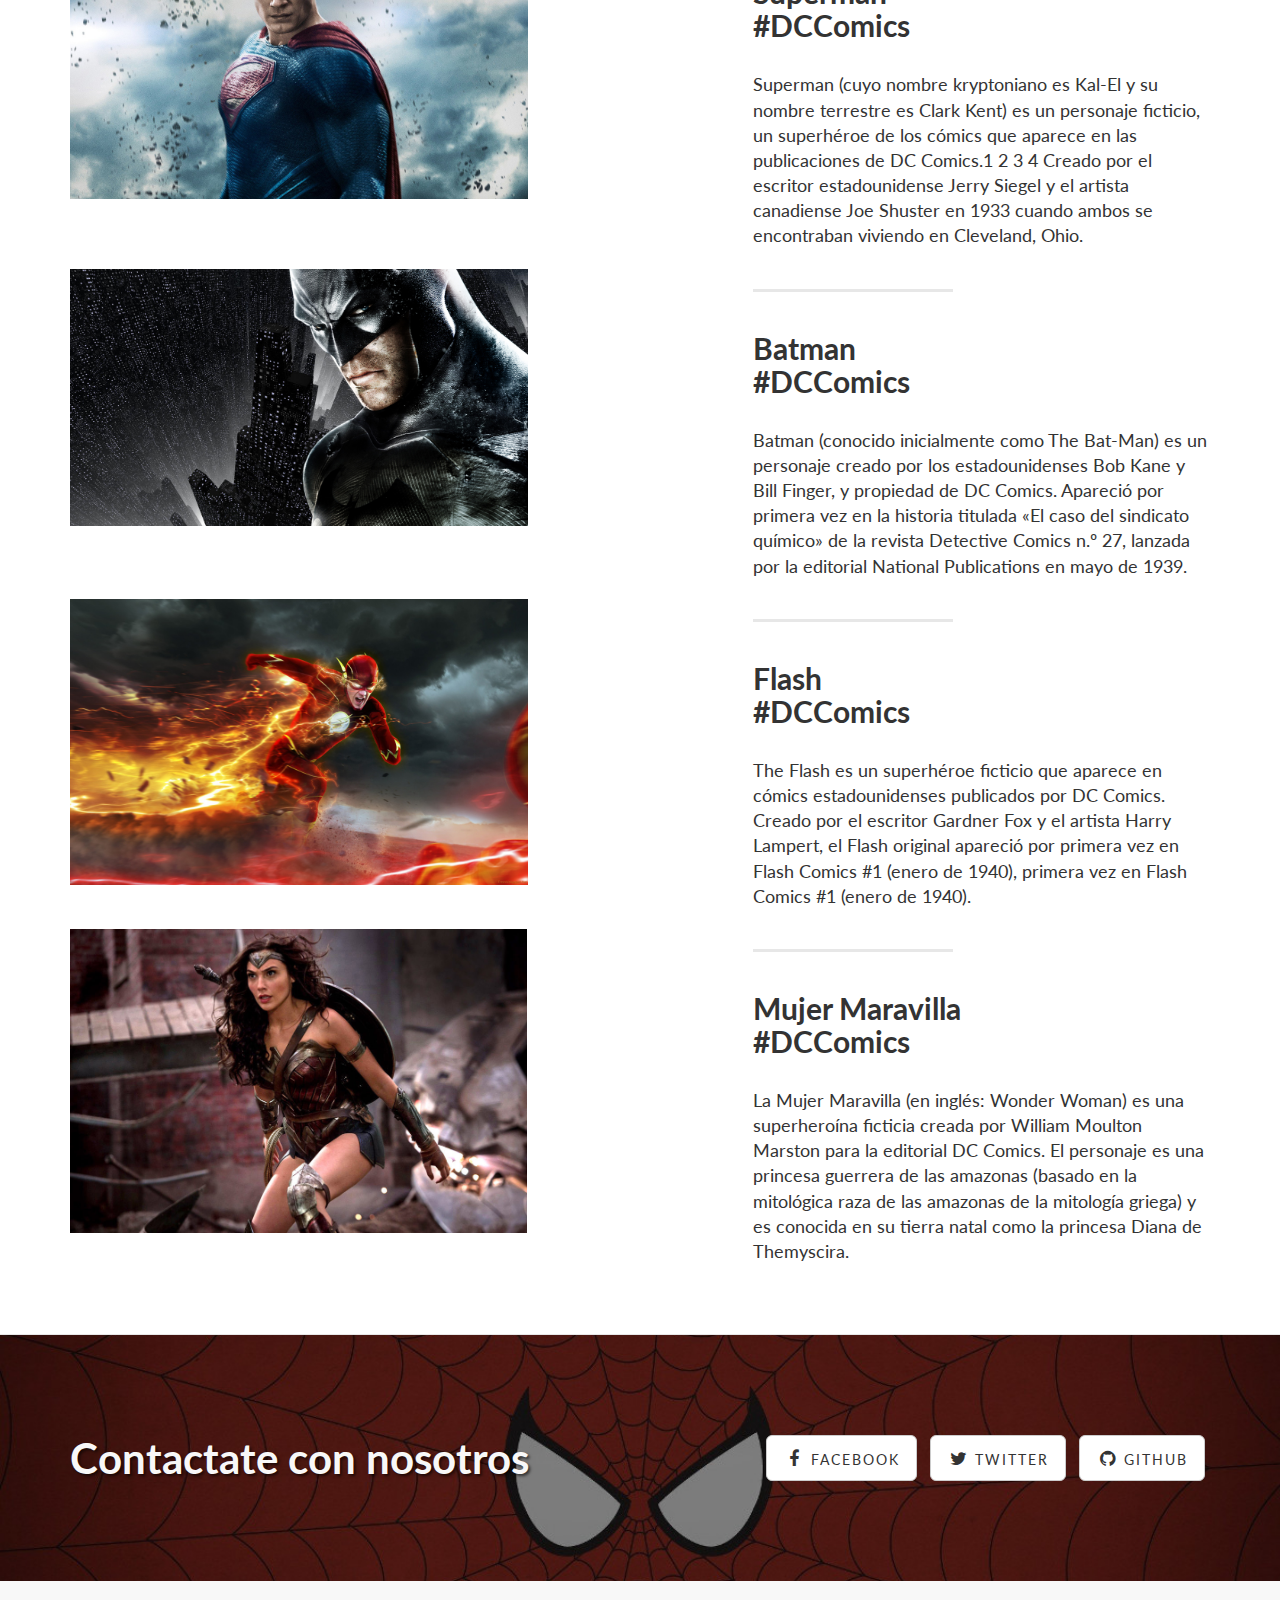
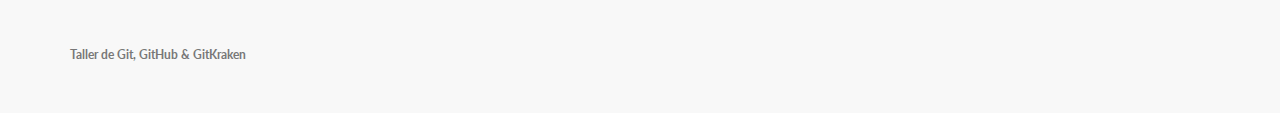
==== commit e3426ae8: "ejercicio 4" ====
--- a/index.html
+++ b/index.html
@@ -285,7 +285,26 @@
                     <ul class="list-inline banner-social-buttons">
                         
                         <!-- Ejercicio 5 -->
-                        
+                        <li>
+    <a href="#" class="btn btn-default btn-lg">
+        <i class="fa fa-facebook fa-fw"></i>
+        <span class="network-name">Facebook</span>
+    </a>
+</li>
+
+<li>
+    <a href="#" class="btn btn-default btn-lg">
+        <i class="fa fa-twitter fa-fw"></i>
+        <span class="network-name">Twitter</span>
+    </a>
+</li>
+
+<li>
+    <a href="#" class="btn btn-default btn-lg">
+        <i class="fa fa-github fa-fw"></i>
+        <span class="network-name">Github</span>
+    </a>
+</li>
 
 
                         <!-- Ejercicio 5 -->
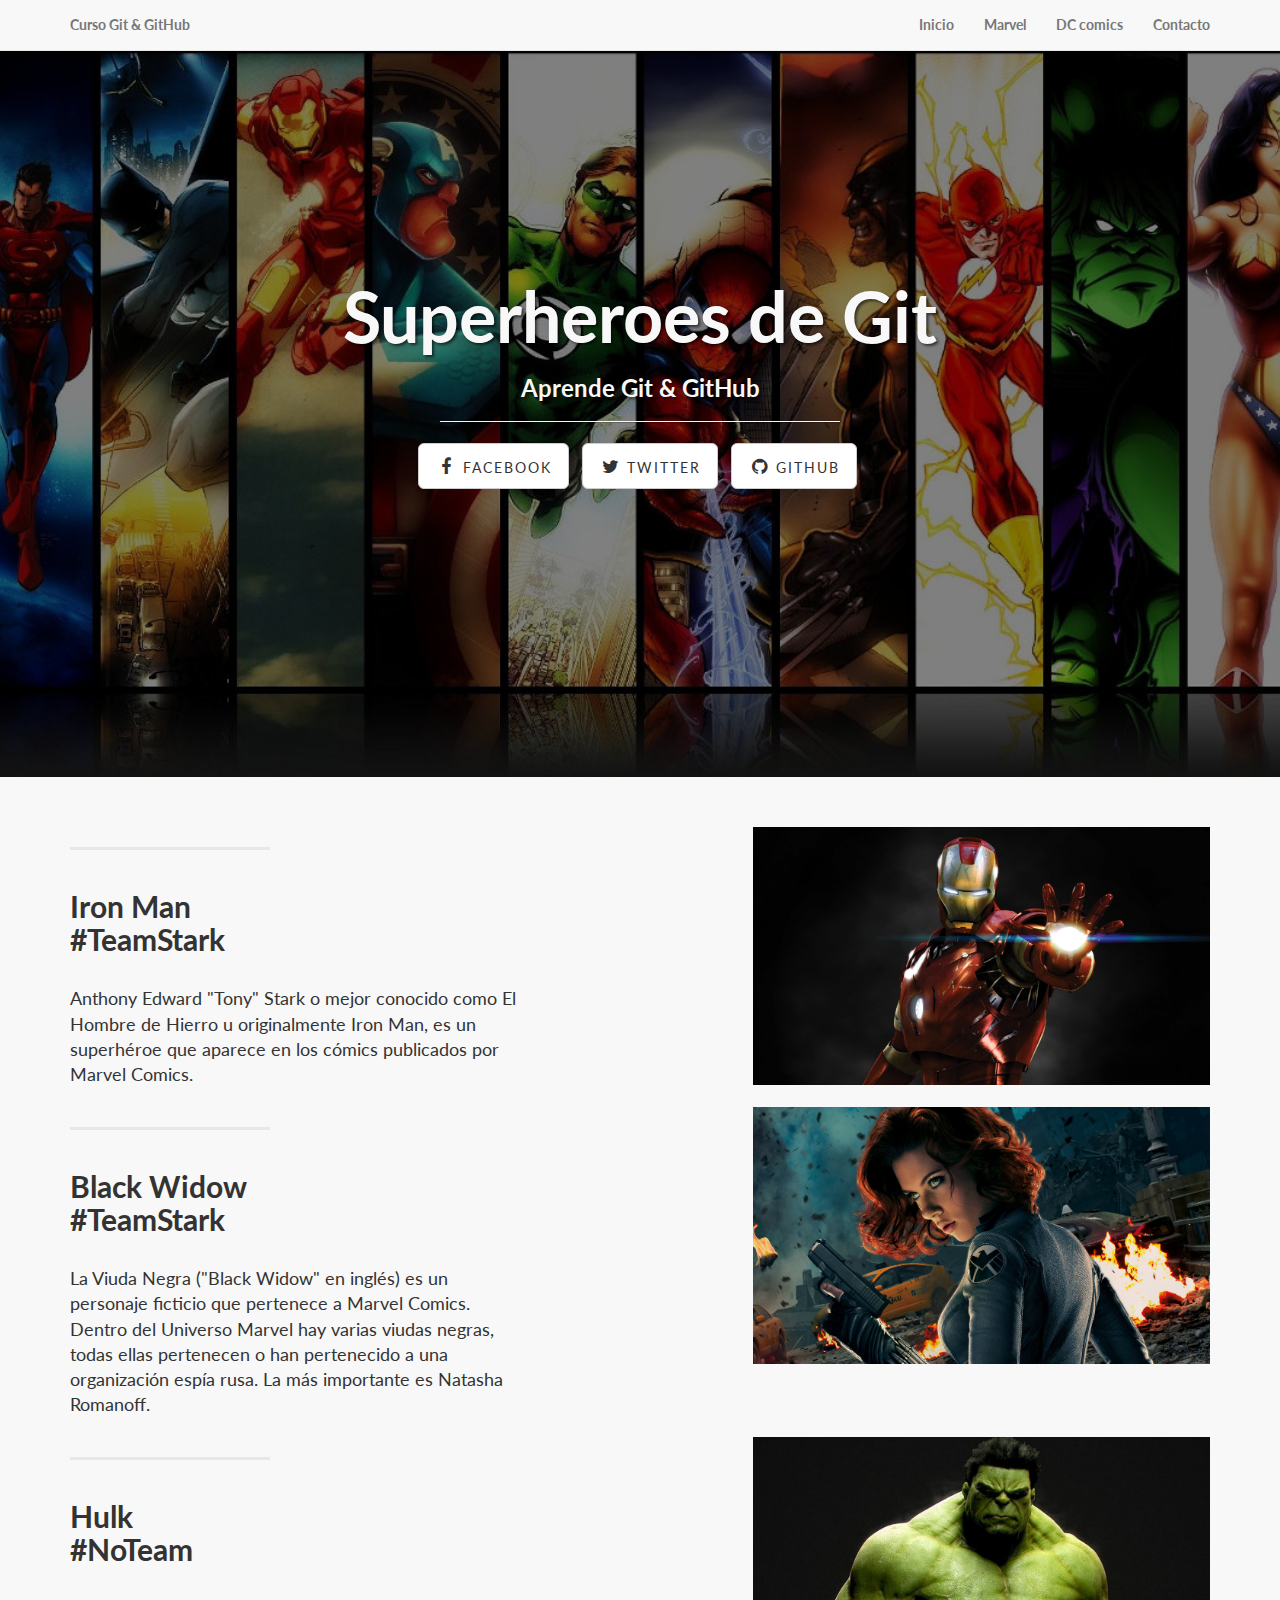
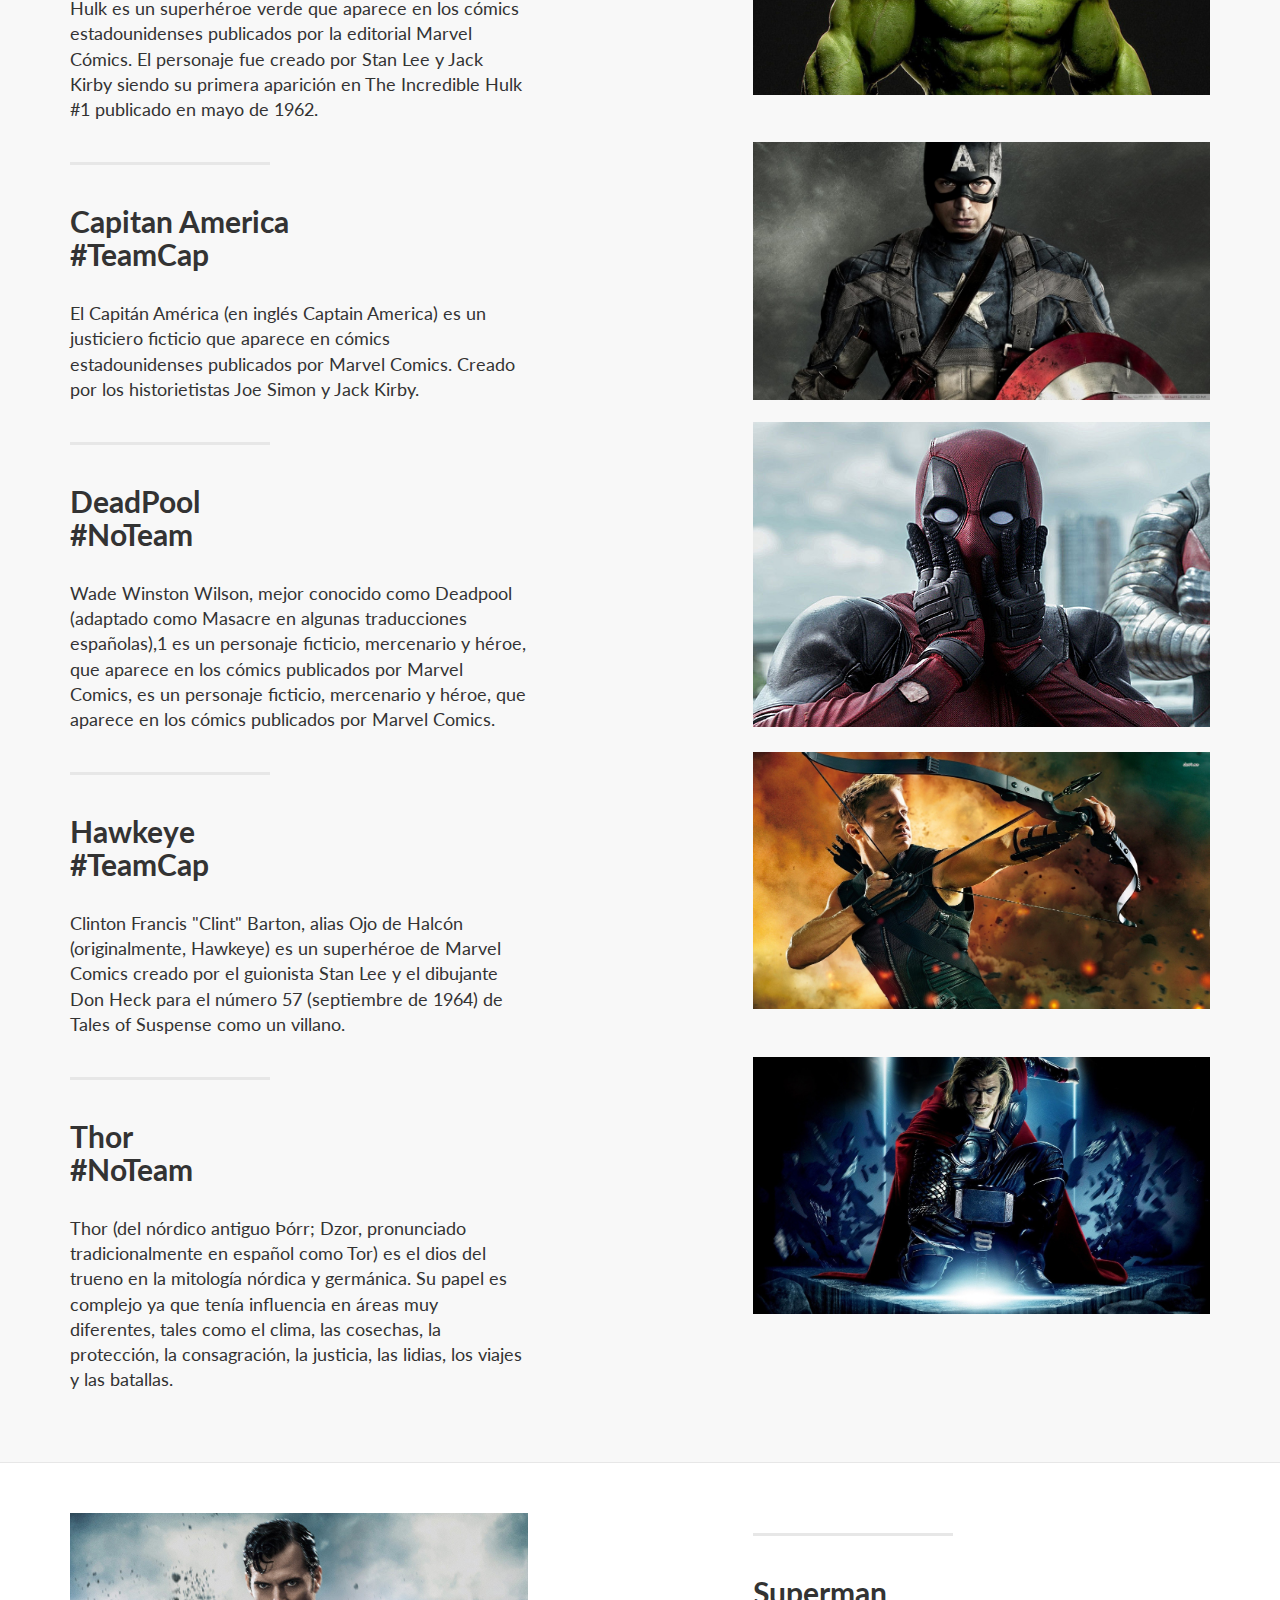
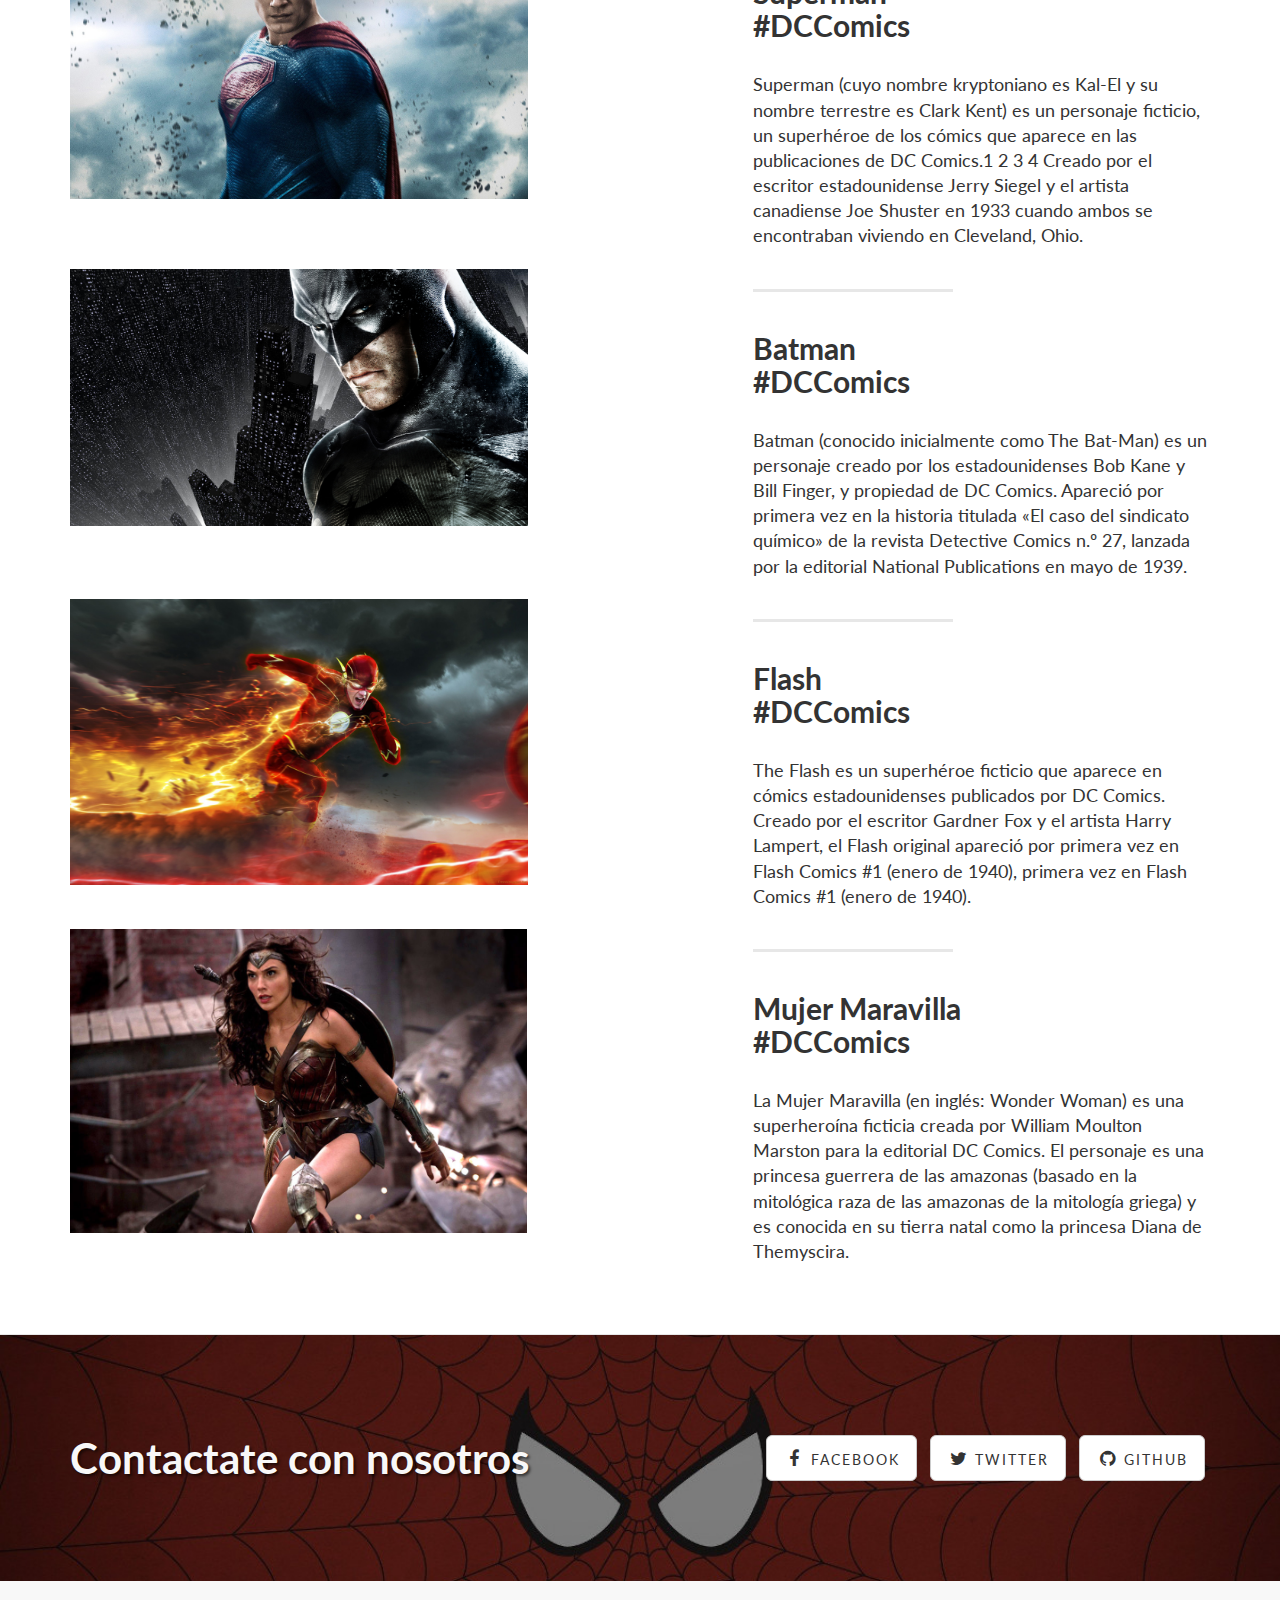
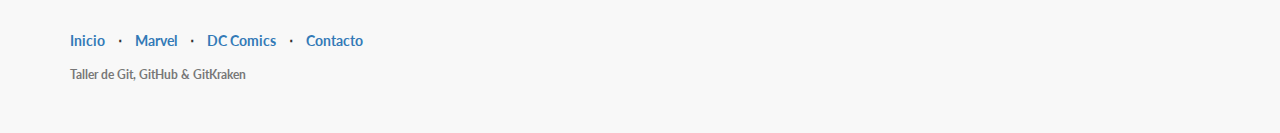
==== commit 89acb55e: "ejercicio 5" ====
--- a/index.html
+++ b/index.html
@@ -323,6 +323,21 @@
                     <ul class="list-inline">
                          <!-- Ejercicio 6 -->
 
+<li>
+    <a href="#">Inicio</a>
+</li>
+<li class="footer-menu-divider">&sdot;</li>
+<li>
+    <a href="#">Marvel</a>
+</li>
+<li class="footer-menu-divider">&sdot;</li>
+<li>
+    <a href="#">DC Comics</a>
+</li>
+<li class="footer-menu-divider">&sdot;</li>
+<li>
+    <a href="#">Contacto</a>
+</li>
 
                          <!-- Ejercicio 6-->
                     </ul>
